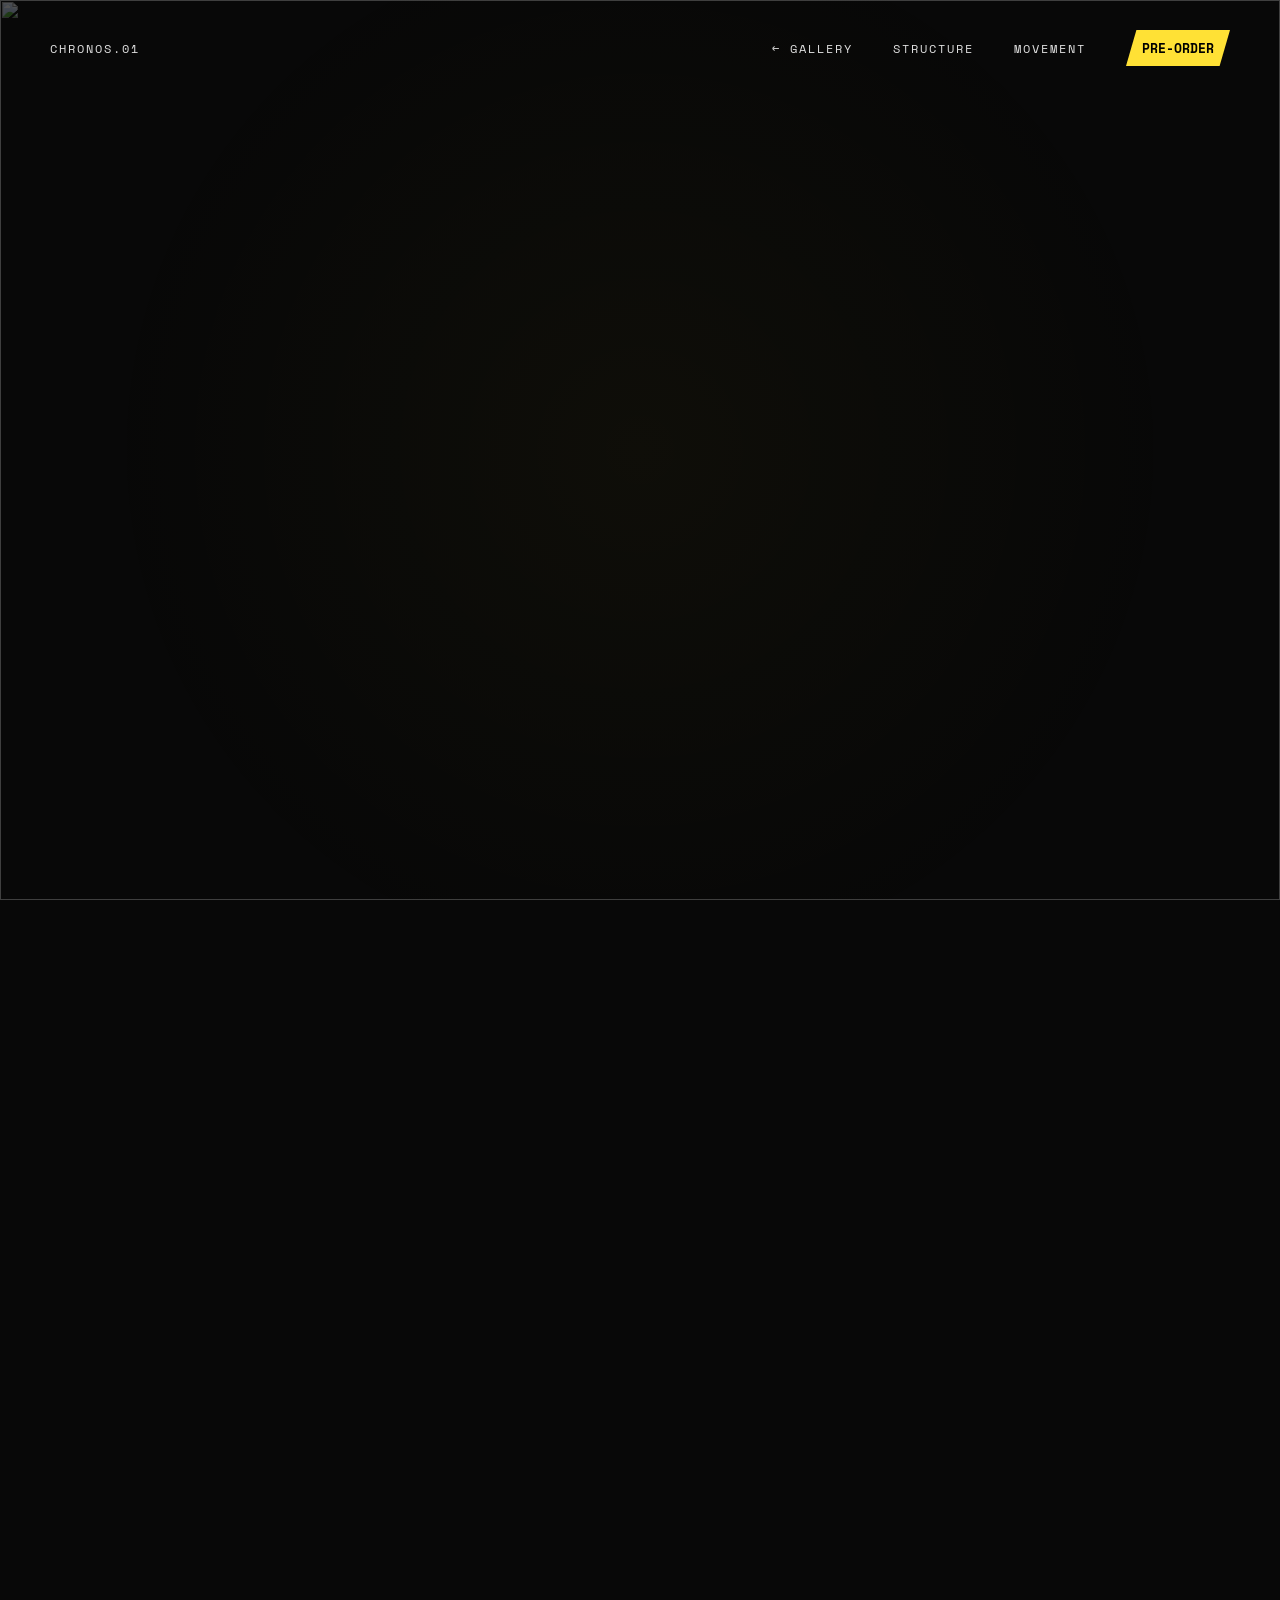
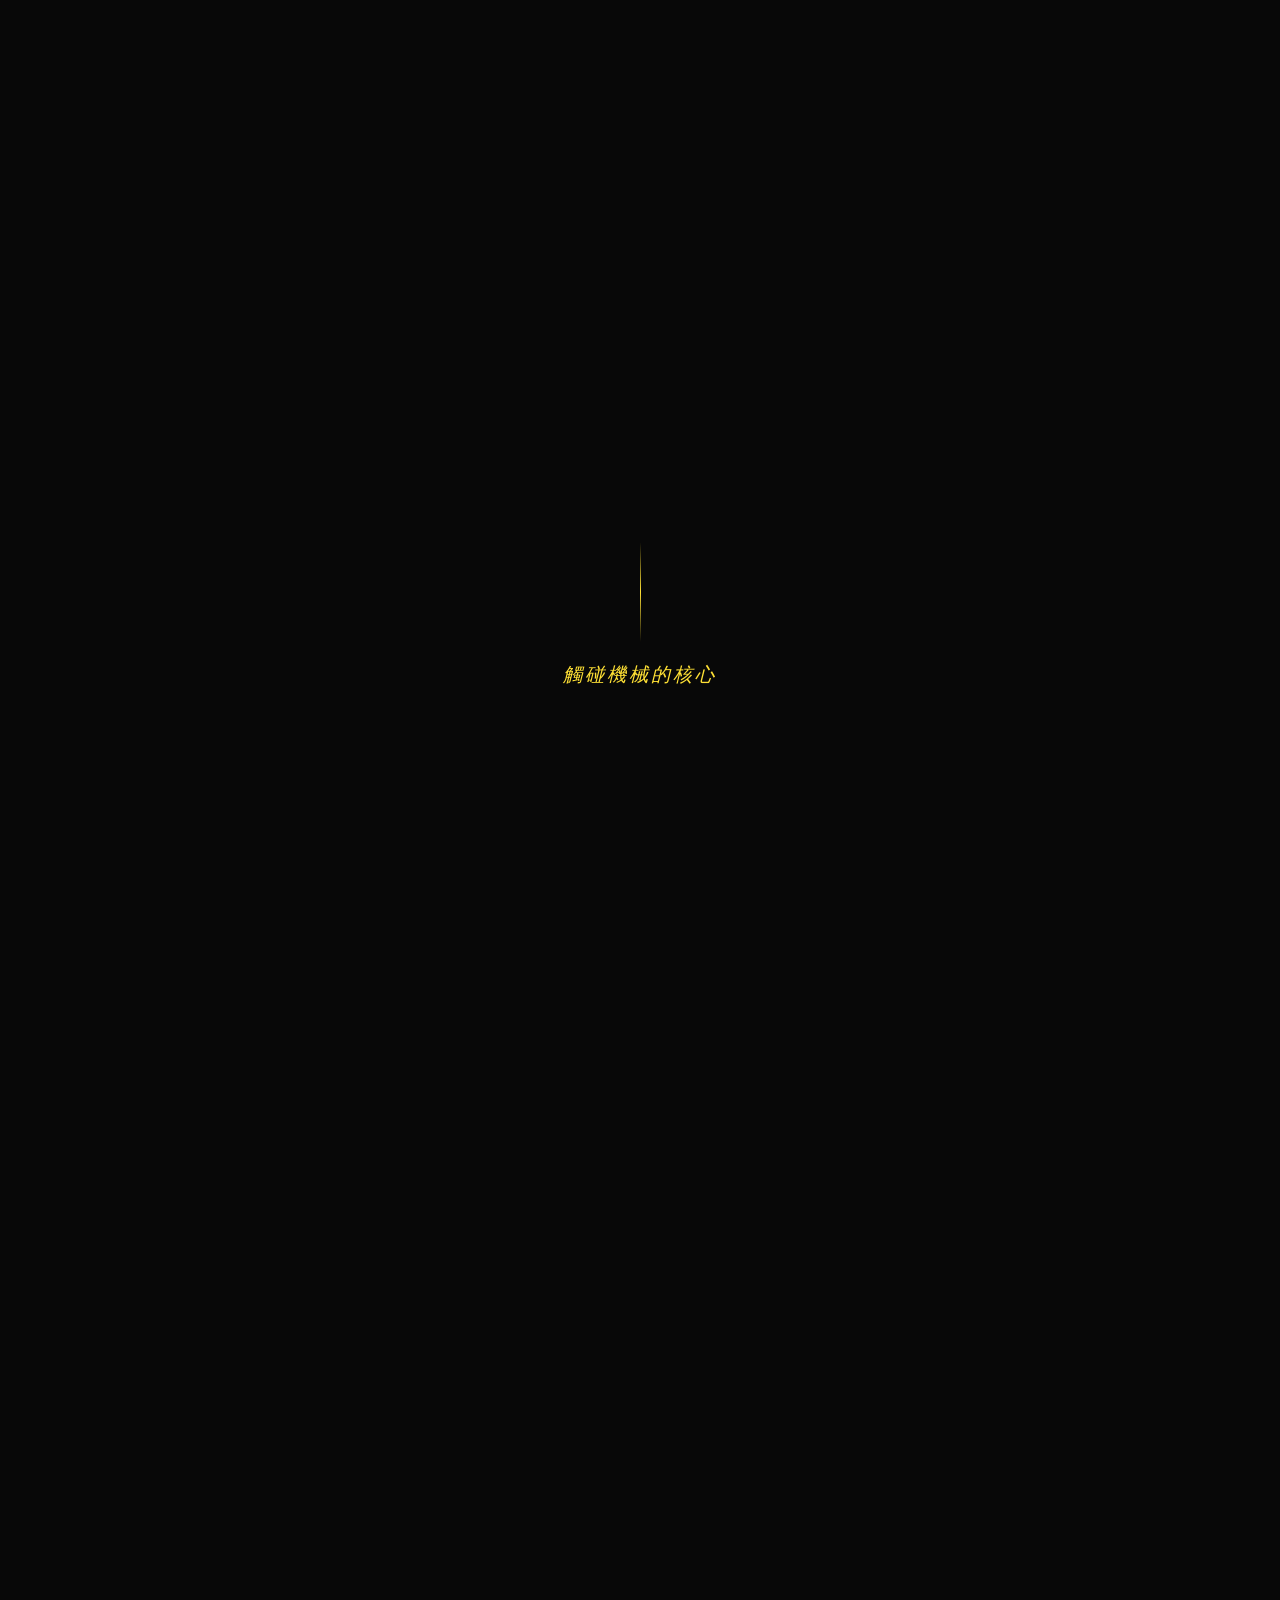
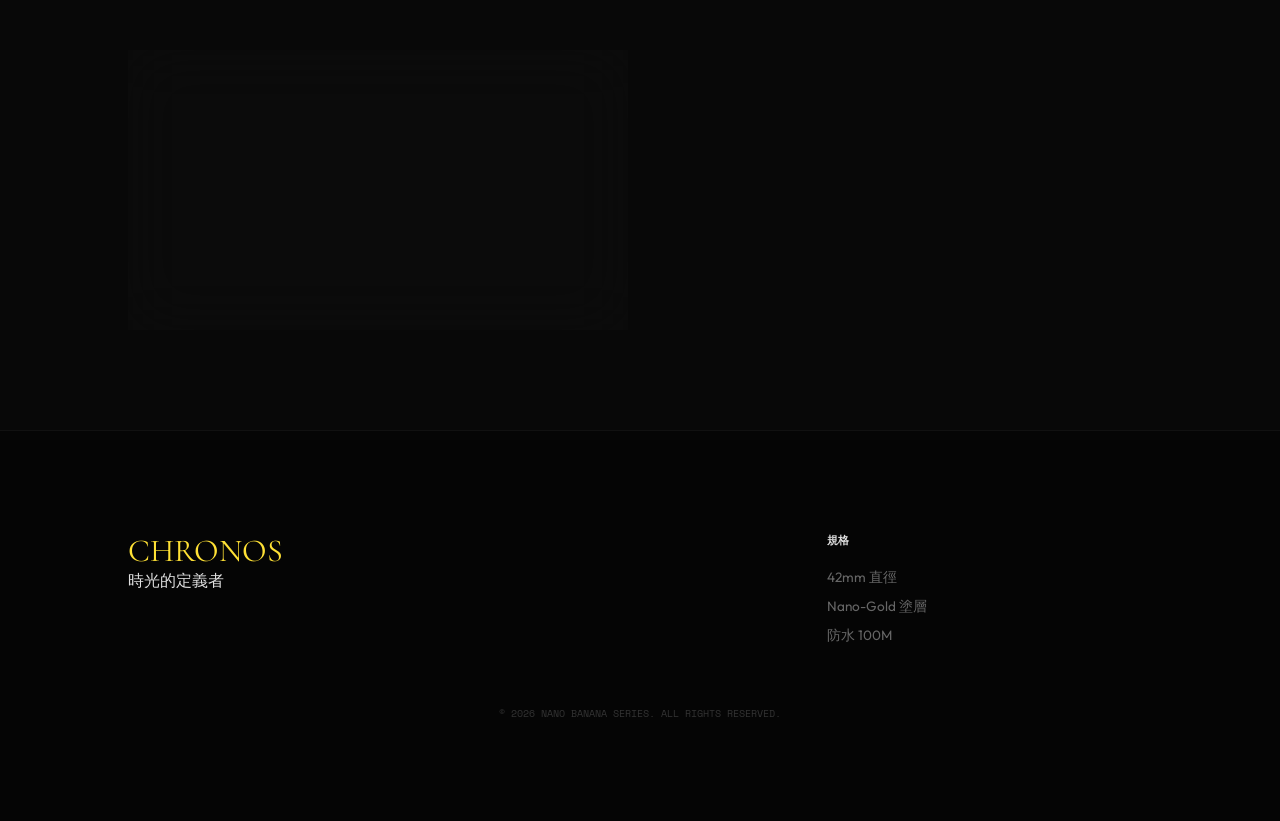
==== MechanicalWatch/watch.html @ e87e75a8 "feat: Add MechanicalWatch (Proposal 1) with Nano Banana style" ====
<!DOCTYPE html>
<html lang="zh-TW">
<head>
    <meta charset="UTF-8">
    <meta name="viewport" content="width=device-width, initial-scale=1.0">
    <title>Mechanical Chronos | Nano Banana 典藏</title>
    <meta name="description" content="探索微觀工藝的極致——陀飛輪腕錶沉浸式展示">
    <link rel="stylesheet" href="watch_style.css">
    <link href="https://fonts.googleapis.com/css2?family=Cormorant+Garamond:ital,wght@0,600;1,600&family=Outfit:wght@200;300;400;600&family=Space+Mono&display=swap" rel="stylesheet">
</head>
<body>
    <div id="loader">
        <div class="nano-loader">
            <div class="loader-circle"></div>
            <div class="loader-text">NANO CHRONOS</div>
            <div class="loader-progress" id="loader-progress"></div>
        </div>
    </div>

    <div class="ambient-glow" id="ambient-glow"></div>

    <nav class="nano-nav">
        <div class="nav-logo">CHRONOS.01</div>
        <div class="nav-links">
            <a href="../index.html">← GALLERY</a>
            <a href="#act1">STRUCTURE</a>
            <a href="#act2">MOVEMENT</a>
            <button class="nav-order">PRE-ORDER</button>
        </div>
    </nav>

    <!-- Act I: Exploded Structure -->
    <section class="act" id="act1">
        <div class="canvas-container">
            <canvas id="watch-canvas"></canvas>
            <!-- Poster Placeholder if no frames -->
            <img src="../nano_banana_watch_hero_1776250744263.png" class="hero-poster" id="hero-poster">
        </div>
        
        <div class="scroll-trigger" style="height: 300vh;">
            <div class="label-layer">
                <div class="nano-label top-left" data-scroll="0.1">
                    <span class="code">NANO-01</span>
                    <h3>904L 精鋼錶殼</h3>
                    <p>經過三千次手工拋光，呈現如鏡面般的深邃質感。</p>
                </div>
                <div class="nano-label mid-right" data-scroll="0.4">
                    <span class="code">NANO-02</span>
                    <h3>蕉金齒輪組</h3>
                    <p>Nano Banana 特製合金，摩擦係數降低 40%，動力儲存達 72 小時。</p>
                </div>
                <div class="nano-label bottom-left" data-scroll="0.7">
                    <span class="code">NANO-03</span>
                    <h3>微米級蝕刻</h3>
                    <p>錶盤上的每一道紋路僅需 5 微米，肉眼難辨的極致精度。</p>
                </div>
            </div>
        </div>
    </section>

    <div class="transition-divider">
        <div class="divider-line"></div>
        <div class="divider-text">觸碰機械的核心</div>
    </div>

    <!-- Act II: The Heartbeat (Tourbillon) -->
    <section class="act" id="act2">
        <div class="video-container" id="video-stage">
            <video id="watch-video" muted loop playsinline poster="../nano_banana_watch_hero_1776250744263.png">
                <source src="./assets/tourbillon_dance.mp4" type="video/mp4">
            </video>
            <div class="glass-overlay">
                <div class="dashboard">
                    <div class="stat">
                        <label>VIBRATION</label>
                        <span class="value">28,800 VPH</span>
                    </div>
                    <div class="stat">
                        <label>PRECISION</label>
                        <span class="value">±1 SEC/DAY</span>
                    </div>
                    <div class="stat">
                        <label>TEMP</label>
                        <span class="value">22.5°C</span>
                    </div>
                </div>
            </div>
        </div>
        <div class="content-overlay">
            <div class="glass-card">
                <span class="category">ACT II — 靈魂</span>
                <h2>陀飛輪：引力的反叛</h2>
                <p>這不是簡單的計時工具，而是在方寸之間對抗萬有引力的壯舉。蕉金色的旋轉架每分鐘旋轉一圈，抵消方位誤差，確保每一秒的純粹。</p>
            </div>
        </div>
    </section>

    <footer class="nano-footer">
        <div class="footer-grid">
            <div class="footer-col">
                <div class="f-logo">CHRONOS</div>
                <p>時光的定義者</p>
            </div>
            <div class="footer-col">
                <h4>規格</h4>
                <ul>
                    <li>42mm 直徑</li>
                    <li>Nano-Gold 塗層</li>
                    <li>防水 100M</li>
                </ul>
            </div>
        </div>
        <div class="copy">© 2026 NANO BANANA SERIES. ALL RIGHTS RESERVED.</div>
    </footer>

    <script src="watch_app.js"></script>
</body>
</html>
---- MechanicalWatch/watch_style.css ----
/* ╔══════════════════════════════════════════════╗
   ║  Mechanical Chronos — Nano Banana CSS       ║
   ║  Design: Victor (VPD) + Xavier (XSS)         ║
   ╚══════════════════════════════════════════════╝ */

:root {
    --nano-banana: #ffe135; /* Warm Banana Yellow/Gold */
    --void-black: #080808;
    --charcoal: #1a1a1a;
    --text-silver: #e0e0e0;
    --glass-white: rgba(255, 255, 255, 0.05);
    --glass-border: rgba(255, 225, 53, 0.15); /* Banana Glow Border */
    --font-display: 'Cormorant Garamond', serif;
    --font-body: 'Outfit', sans-serif;
    --font-mono: 'Space Mono', monospace;
}

* { margin: 0; padding: 0; box-sizing: border-box; }

body {
    background: var(--void-black);
    color: var(--text-silver);
    font-family: var(--font-body);
    overflow-x: hidden;
}

/* --- Loader --- */
#loader {
    position: fixed;
    inset: 0;
    background: var(--void-black);
    z-index: 10000;
    display: flex;
    justify-content: center;
    align-items: center;
    transition: opacity 0.8s ease, visibility 0.8s;
}

#loader.hidden { opacity: 0; visibility: hidden; }

.nano-loader {
    text-align: center;
}

.loader-circle {
    width: 60px;
    height: 60px;
    border: 1px solid var(--glass-border);
    border-top: 2px solid var(--nano-banana);
    border-radius: 50%;
    animation: spin 1s linear infinite;
    margin: 0 auto 20px;
}

@keyframes spin { 100% { transform: rotate(360deg); } }

.loader-text {
    font-family: var(--font-mono);
    letter-spacing: 5px;
    font-size: 0.7rem;
    color: var(--nano-banana);
}

/* --- Ambient --- */
.ambient-glow {
    position: fixed;
    top: 50%; left: 50%;
    width: 100vw; height: 100vh;
    transform: translate(-50%, -50%);
    background: radial-gradient(circle, rgba(255, 225, 53, 0.03) 0%, transparent 70%);
    pointer-events: none;
    z-index: -1;
}

/* --- Navigation --- */
.nano-nav {
    position: fixed;
    top: 0; width: 100%;
    padding: 30px 50px;
    display: flex;
    justify-content: space-between;
    align-items: center;
    z-index: 1000;
    font-family: var(--font-mono);
    font-size: 0.75rem;
    letter-spacing: 2px;
}

.nav-links { display: flex; gap: 40px; align-items: center; }
.nav-links a { color: var(--text-silver); text-decoration: none; transition: color 0.3s; }
.nav-links a:hover { color: var(--nano-banana); }

.nav-order {
    background: var(--nano-banana);
    color: black;
    border: none;
    padding: 8px 16px;
    font-weight: 600;
    font-family: inherit;
    cursor: pointer;
    clip-path: polygon(10% 0, 100% 0, 90% 100%, 0 100%);
}

/* --- Act I: Main Container --- */
.act { position: relative; width: 100%; min-height: 100vh; }

.canvas-container {
    position: sticky;
    top: 0;
    height: 100vh;
    display: flex;
    justify-content: center;
    align-items: center;
    overflow: hidden;
}

canvas {
    max-width: 100%;
    max-height: 100%;
    object-fit: contain;
}

.hero-poster {
    position: absolute;
    width: 100%; height: 100%;
    object-fit: cover;
    opacity: 0.3; /* Subtle background when no frames */
}

/* --- Nano Labels --- */
.label-layer {
    position: absolute;
    top: 0; left: 0;
    width: 100%; height: 100%;
    pointer-events: none;
}

.nano-label {
    position: absolute;
    width: 280px;
    opacity: 0;
    transform: translateY(20px);
    transition: all 0.6s cubic-bezier(0.16, 1, 0.3, 1);
}

.nano-label.active {
    opacity: 1;
    transform: translateY(0);
}

.nano-label .code {
    font-family: var(--font-mono);
    color: var(--nano-banana);
    font-size: 0.65rem;
    border: 1px solid var(--nano-banana);
    padding: 2px 6px;
    margin-bottom: 10px;
    display: inline-block;
}

.nano-label h3 {
    font-family: var(--font-display);
    font-size: 1.5rem;
    margin-bottom: 10px;
    color: white;
}

.nano-label p {
    font-size: 0.85rem;
    color: #888;
    line-height: 1.5;
}

.top-left { top: 20%; left: 10%; }
.mid-right { top: 50%; right: 10%; text-align: right; }
.bottom-left { bottom: 20%; left: 15%; }

/* --- Transition --- */
.transition-divider {
    height: 50vh;
    display: flex;
    flex-direction: column;
    justify-content: center;
    align-items: center;
}

.divider-line {
    width: 1px;
    height: 100px;
    background: linear-gradient(to bottom, transparent, var(--nano-banana), transparent);
}

.divider-text {
    font-family: var(--font-display);
    font-style: italic;
    font-size: 1.2rem;
    margin: 20px 0;
    color: var(--nano-banana);
    letter-spacing: 3px;
}

/* --- Act II: Video & Dashboard --- */
.video-container {
    position: sticky;
    top: 0;
    height: 100vh;
    overflow: hidden;
}

video { width: 100%; height: 100%; object-fit: cover; }

.glass-overlay {
    position: absolute;
    inset: 0;
    display: flex;
    justify-content: flex-end;
    align-items: center;
    padding-right: 10%;
    pointer-events: none;
}

.dashboard {
    background: rgba(10, 10, 10, 0.4);
    backdrop-filter: blur(20px);
    -webkit-backdrop-filter: blur(20px);
    border: 1px solid var(--glass-border);
    padding: 30px;
    border-radius: 2px;
    display: grid;
    gap: 20px;
}

.stat label {
    display: block;
    font-family: var(--font-mono);
    font-size: 0.6rem;
    color: var(--nano-banana);
    margin-bottom: 5px;
}

.stat .value {
    font-size: 1.2rem;
    font-weight: 300;
    color: white;
}

.content-overlay {
    position: relative;
    padding: 0 10% 100px;
}

.glass-card {
    max-width: 500px;
    background: rgba(20, 20, 20, 0.3);
    backdrop-filter: blur(30px);
    border: 1px solid var(--glass-border);
    padding: 50px;
    margin-top: -100px;
}

.category {
    font-family: var(--font-mono);
    color: var(--nano-banana);
    font-size: 0.7rem;
    letter-spacing: 3px;
    display: block;
    margin-bottom: 20px;
}

.glass-card h2 {
    font-family: var(--font-display);
    font-size: 2.5rem;
    margin-bottom: 20px;
    color: white;
}

/* --- Footer --- */
.nano-footer {
    background: #050505;
    padding: 100px 10%;
    border-top: 1px solid #111;
}

.footer-grid { display: grid; grid-template-columns: 2fr 1fr; gap: 50px; }
.f-logo { font-family: var(--font-display); font-size: 2rem; color: var(--nano-banana); }
.footer-col h4 { font-family: var(--font-mono); font-size: 0.7rem; margin-bottom: 20px; }
.footer-col ul { list-style: none; }
.footer-col li { font-size: 0.85rem; color: #666; margin-bottom: 10px; }

.copy { margin-top: 50px; font-size: 0.65rem; color: #333; text-align: center; font-family: var(--font-mono); }

/* --- Responsive --- */
@media (max-width: 768px) {
    .nano-nav { padding: 20px; }
    .nav-links { display: none; }
    .nano-label { width: 80%; left: 10% !important; right: auto !important; }
}
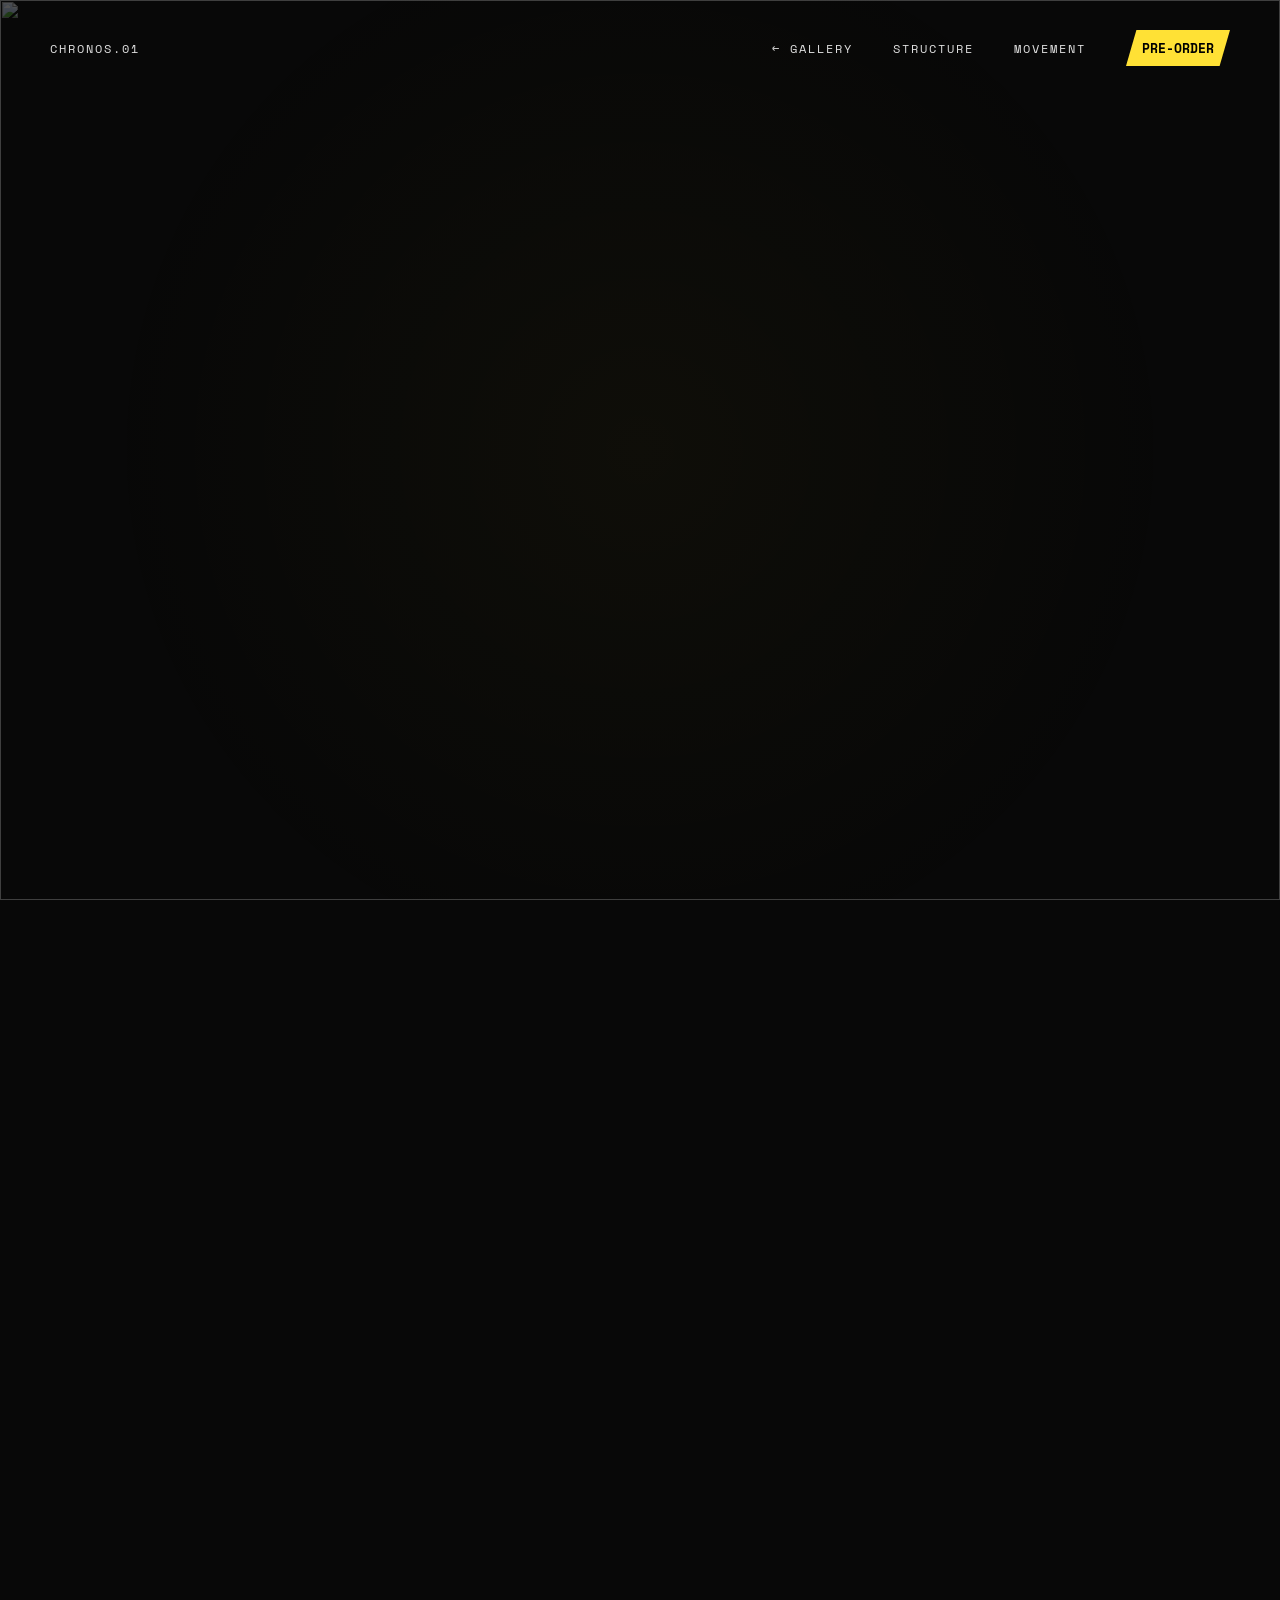
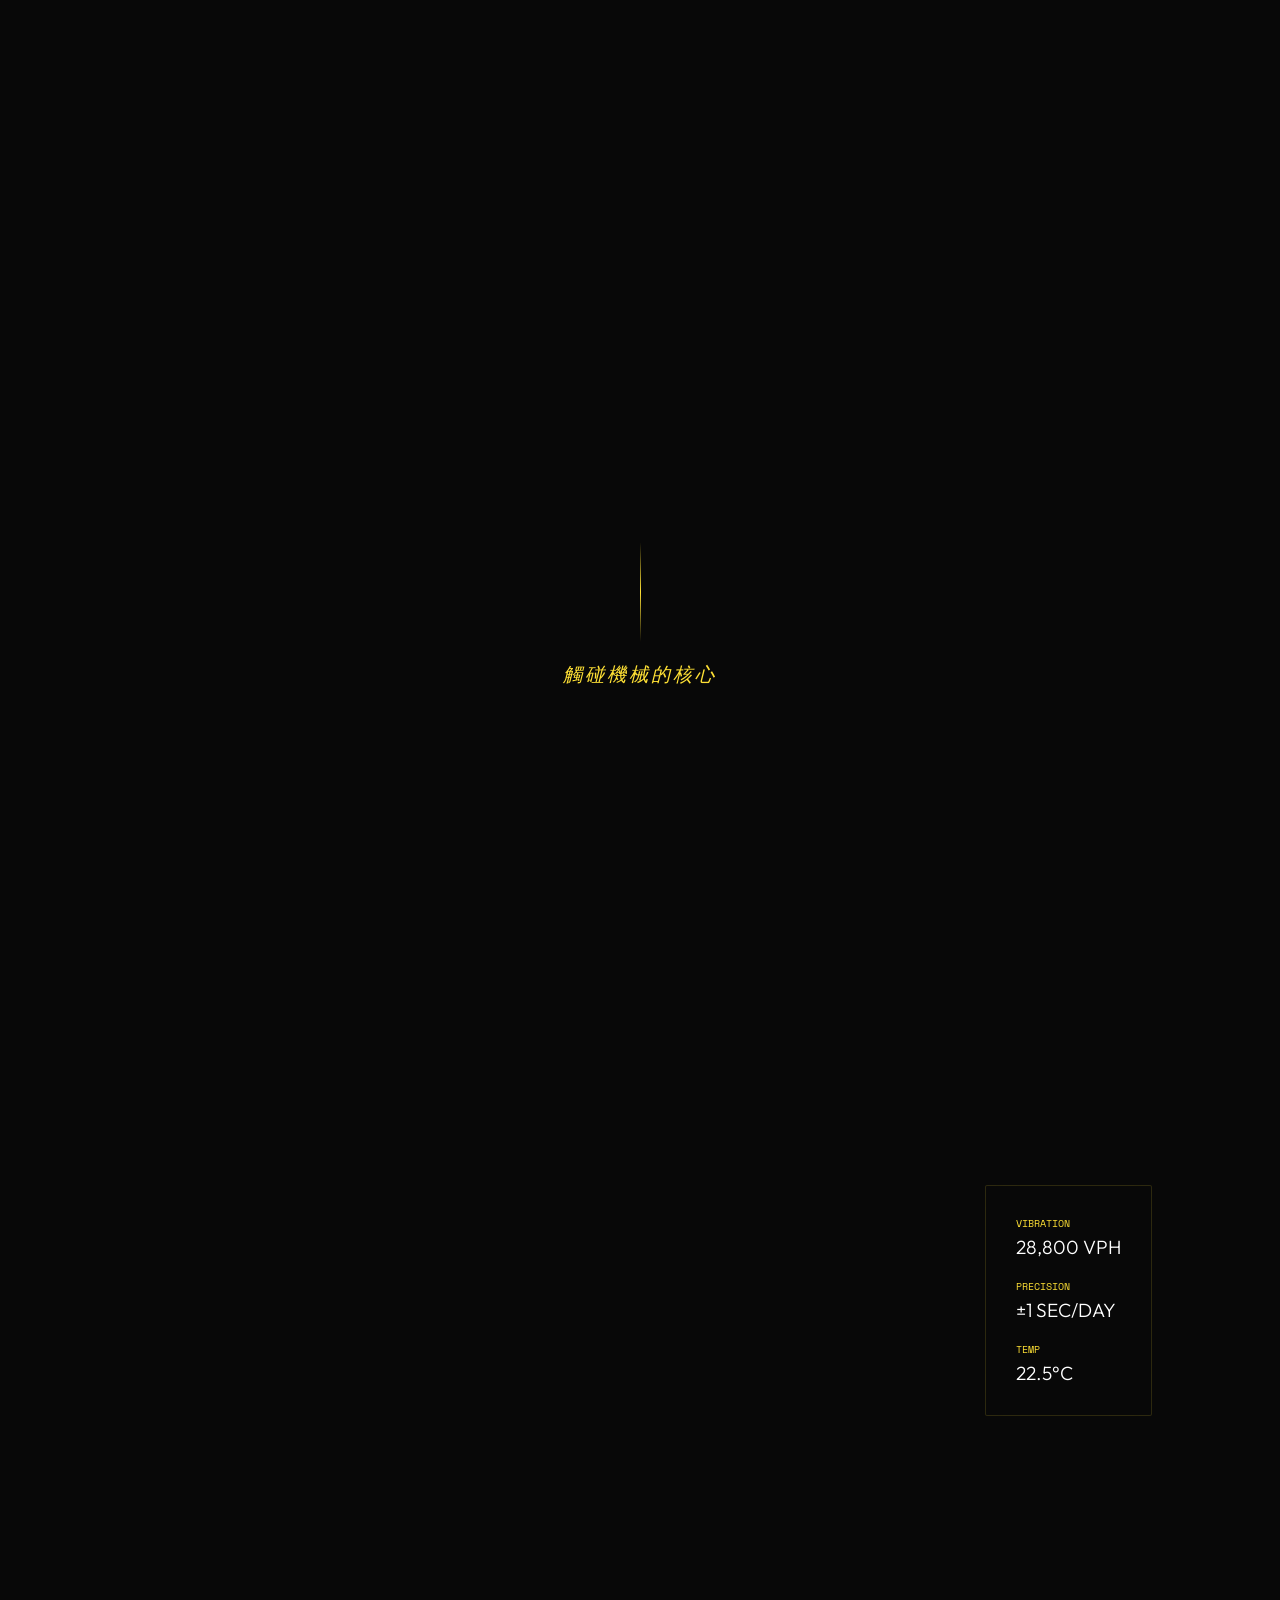
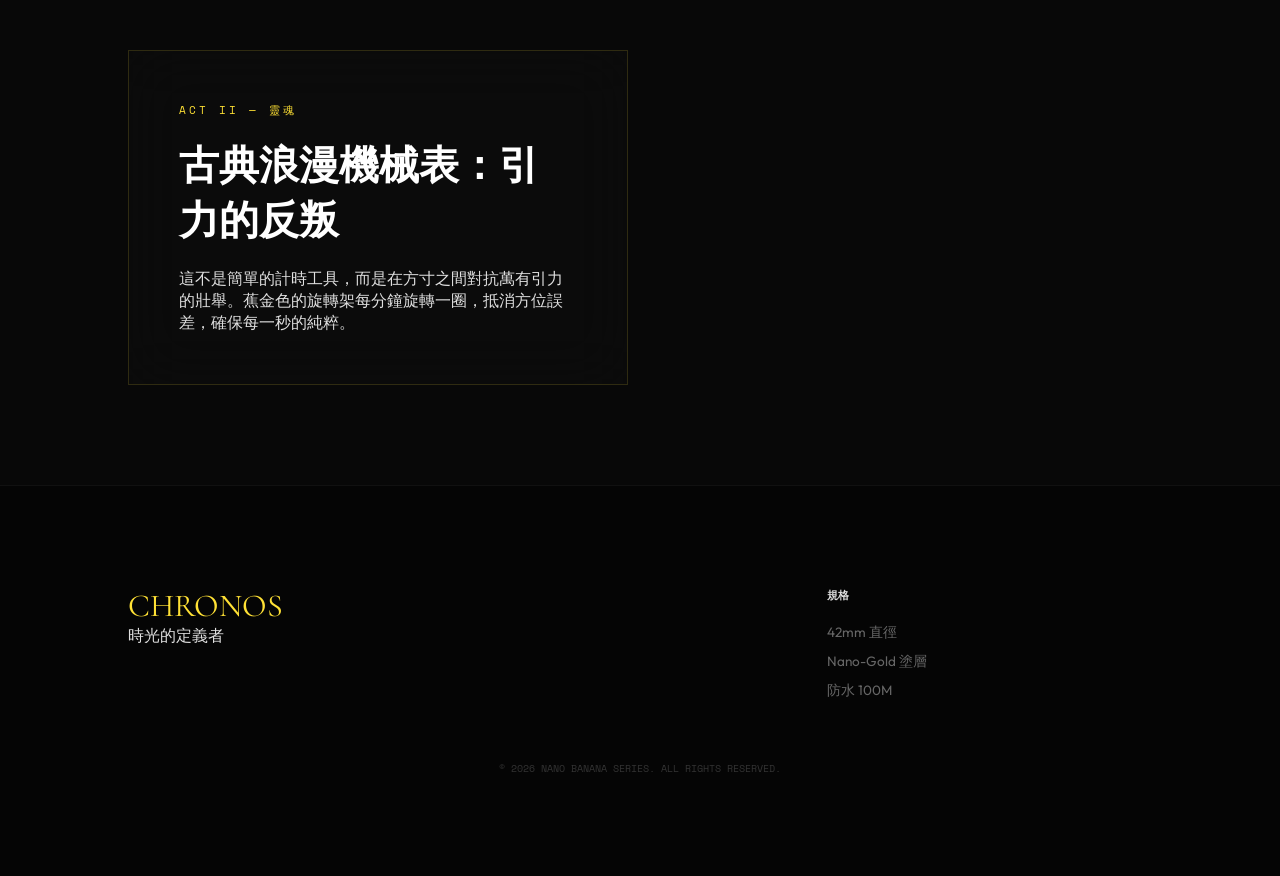
==== commit 0e2b657f: "docs: Rename Tourbillon to Classical Romantic Mechanical Watch for brand safety" ====
--- a/MechanicalWatch/watch.html
+++ b/MechanicalWatch/watch.html
@@ -4,7 +4,7 @@
     <meta charset="UTF-8">
     <meta name="viewport" content="width=device-width, initial-scale=1.0">
     <title>Mechanical Chronos | Nano Banana 典藏</title>
-    <meta name="description" content="探索微觀工藝的極致——陀飛輪腕錶沉浸式展示">
+    <meta name="description" content="探索微觀工藝的極致——古典浪漫機械表沉浸式展示">
     <link rel="stylesheet" href="watch_style.css">
     <link href="https://fonts.googleapis.com/css2?family=Cormorant+Garamond:ital,wght@0,600;1,600&family=Outfit:wght@200;300;400;600&family=Space+Mono&display=swap" rel="stylesheet">
 </head>
@@ -89,7 +89,7 @@
         <div class="content-overlay">
             <div class="glass-card">
                 <span class="category">ACT II — 靈魂</span>
-                <h2>陀飛輪：引力的反叛</h2>
+                <h2>古典浪漫機械表：引力的反叛</h2>
                 <p>這不是簡單的計時工具，而是在方寸之間對抗萬有引力的壯舉。蕉金色的旋轉架每分鐘旋轉一圈，抵消方位誤差，確保每一秒的純粹。</p>
             </div>
         </div>
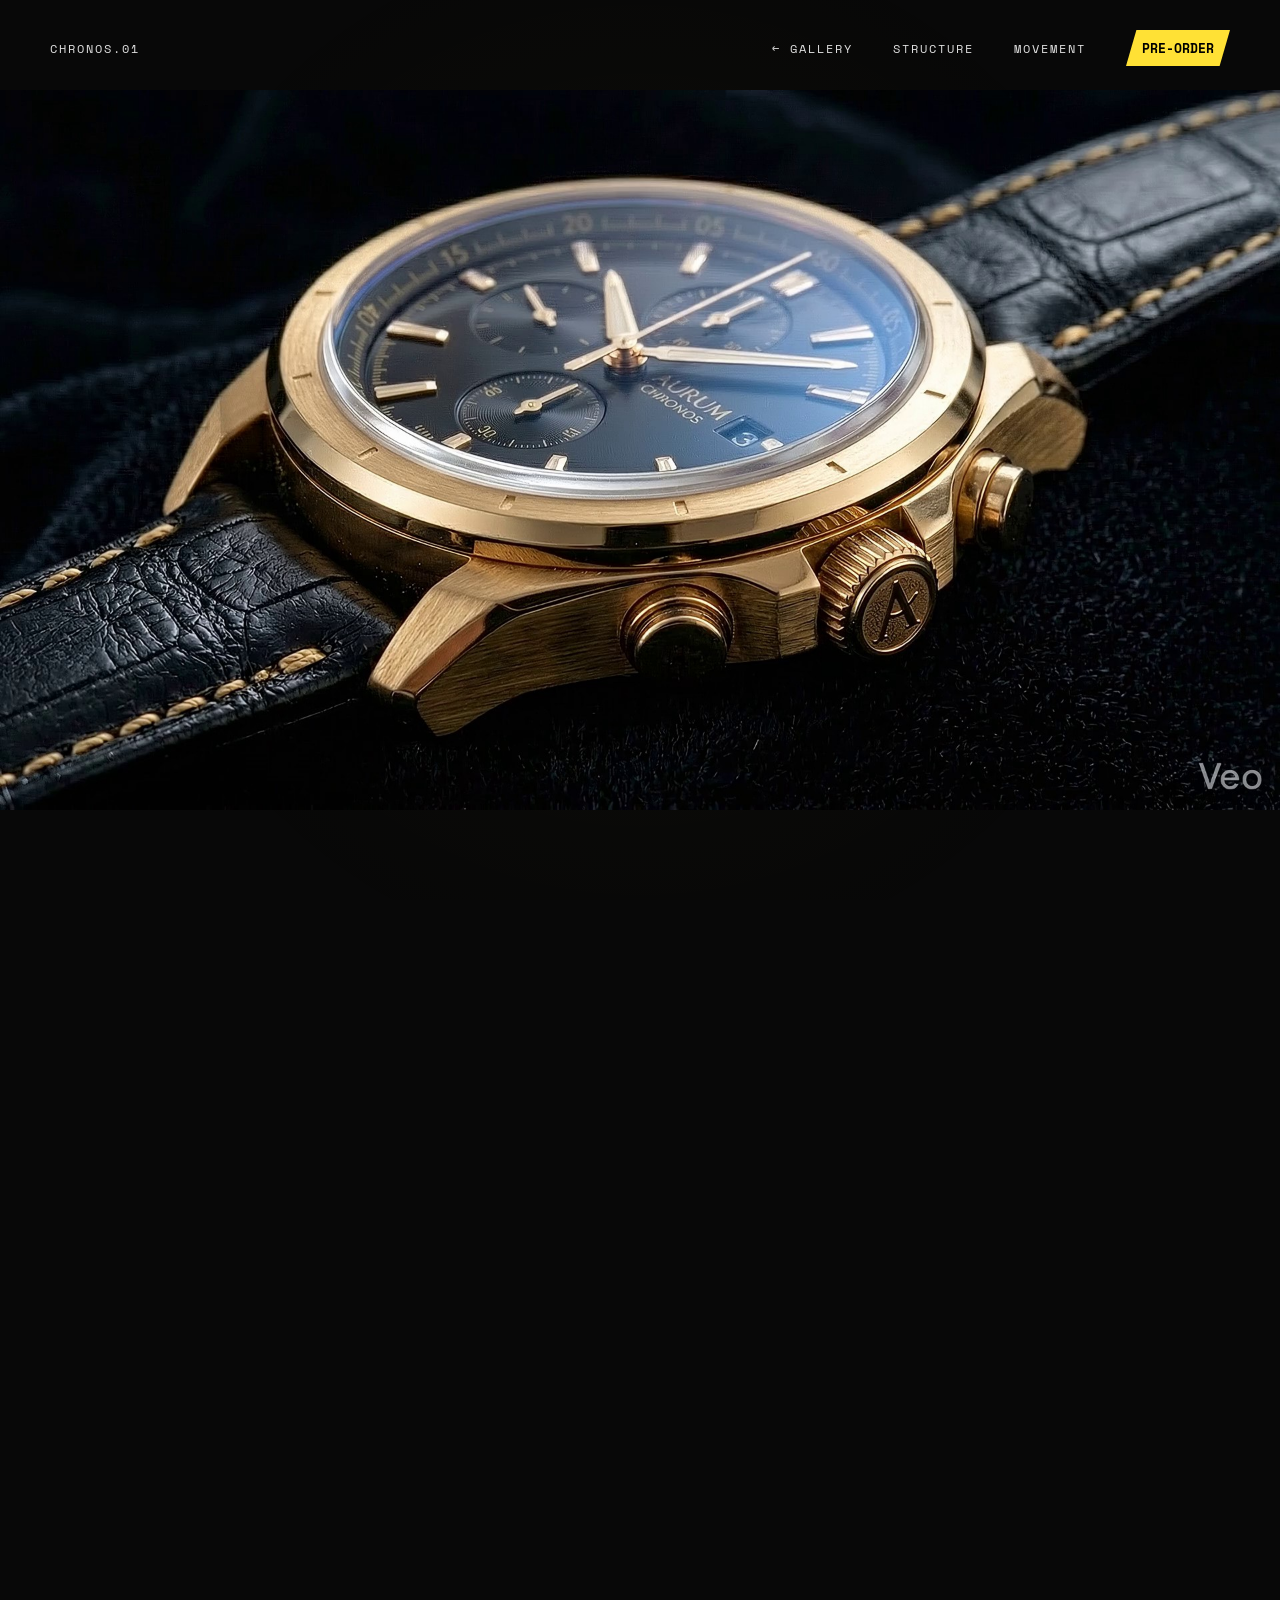
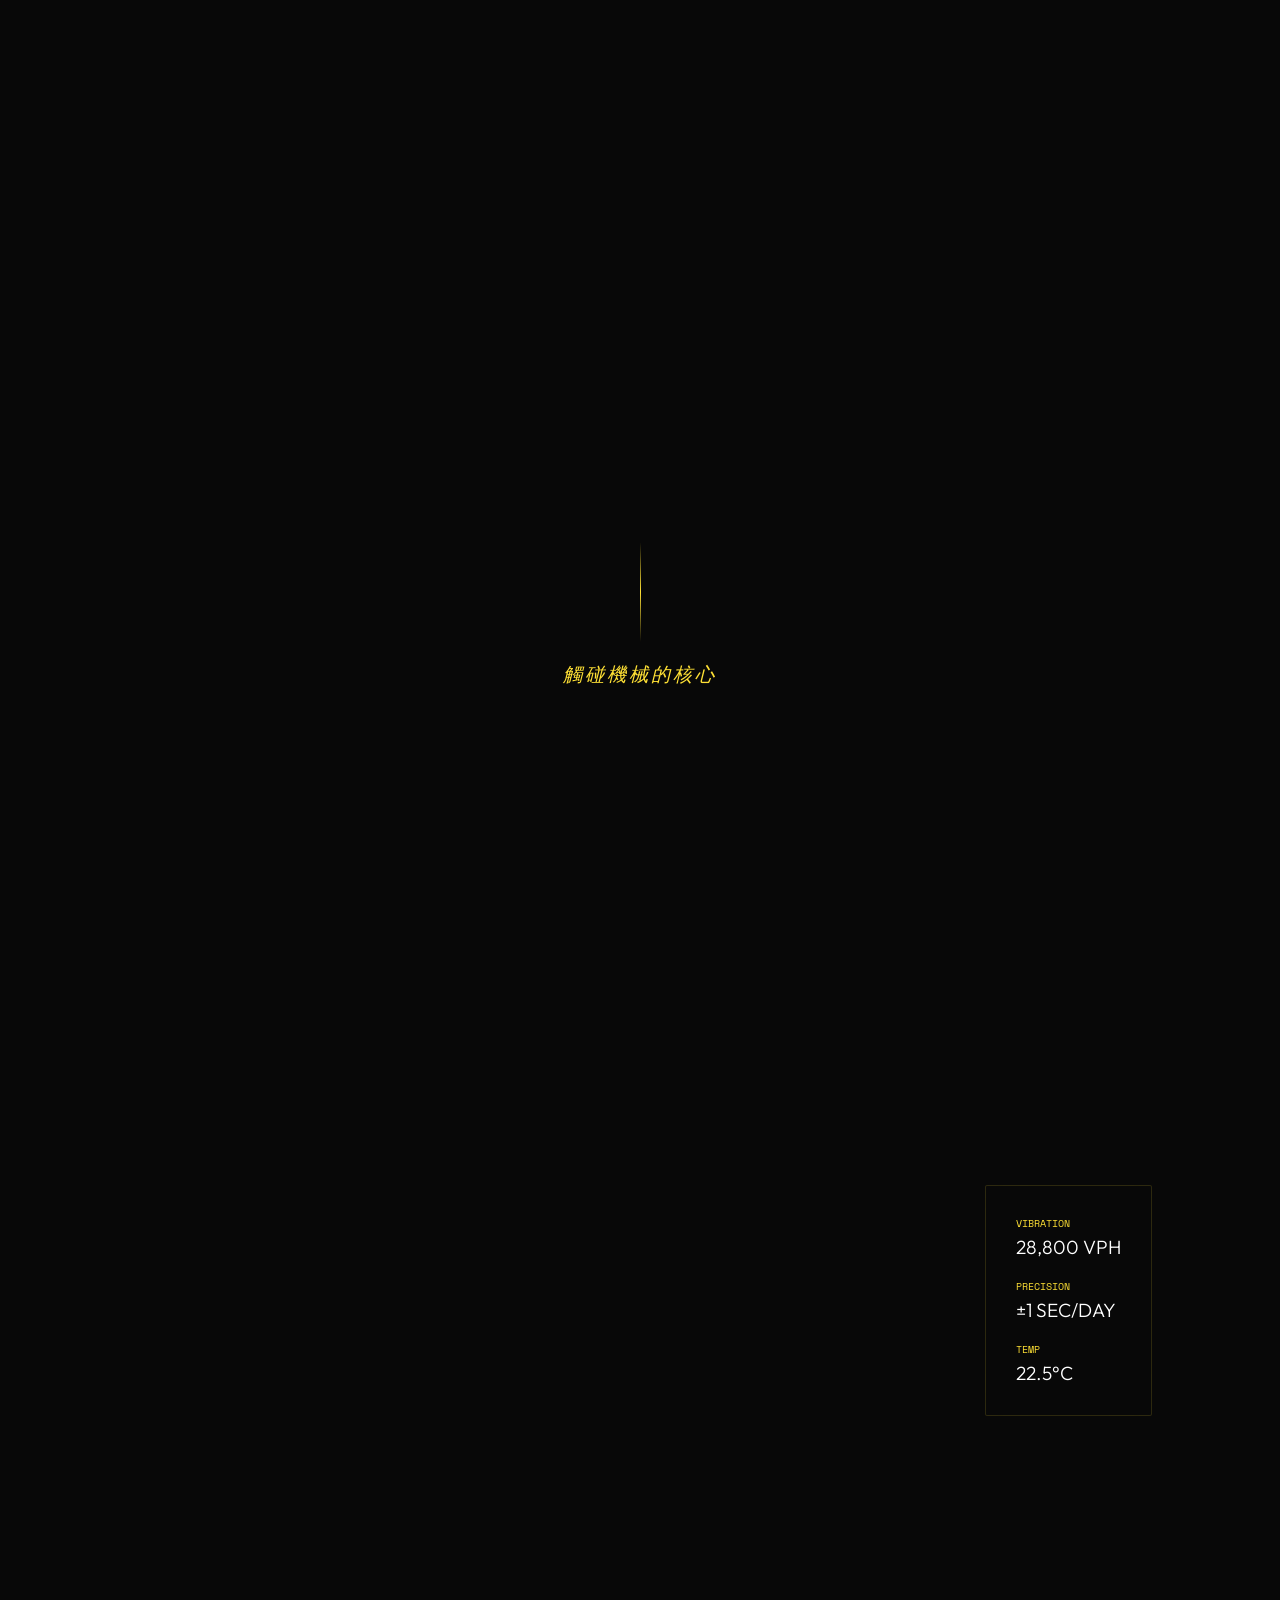
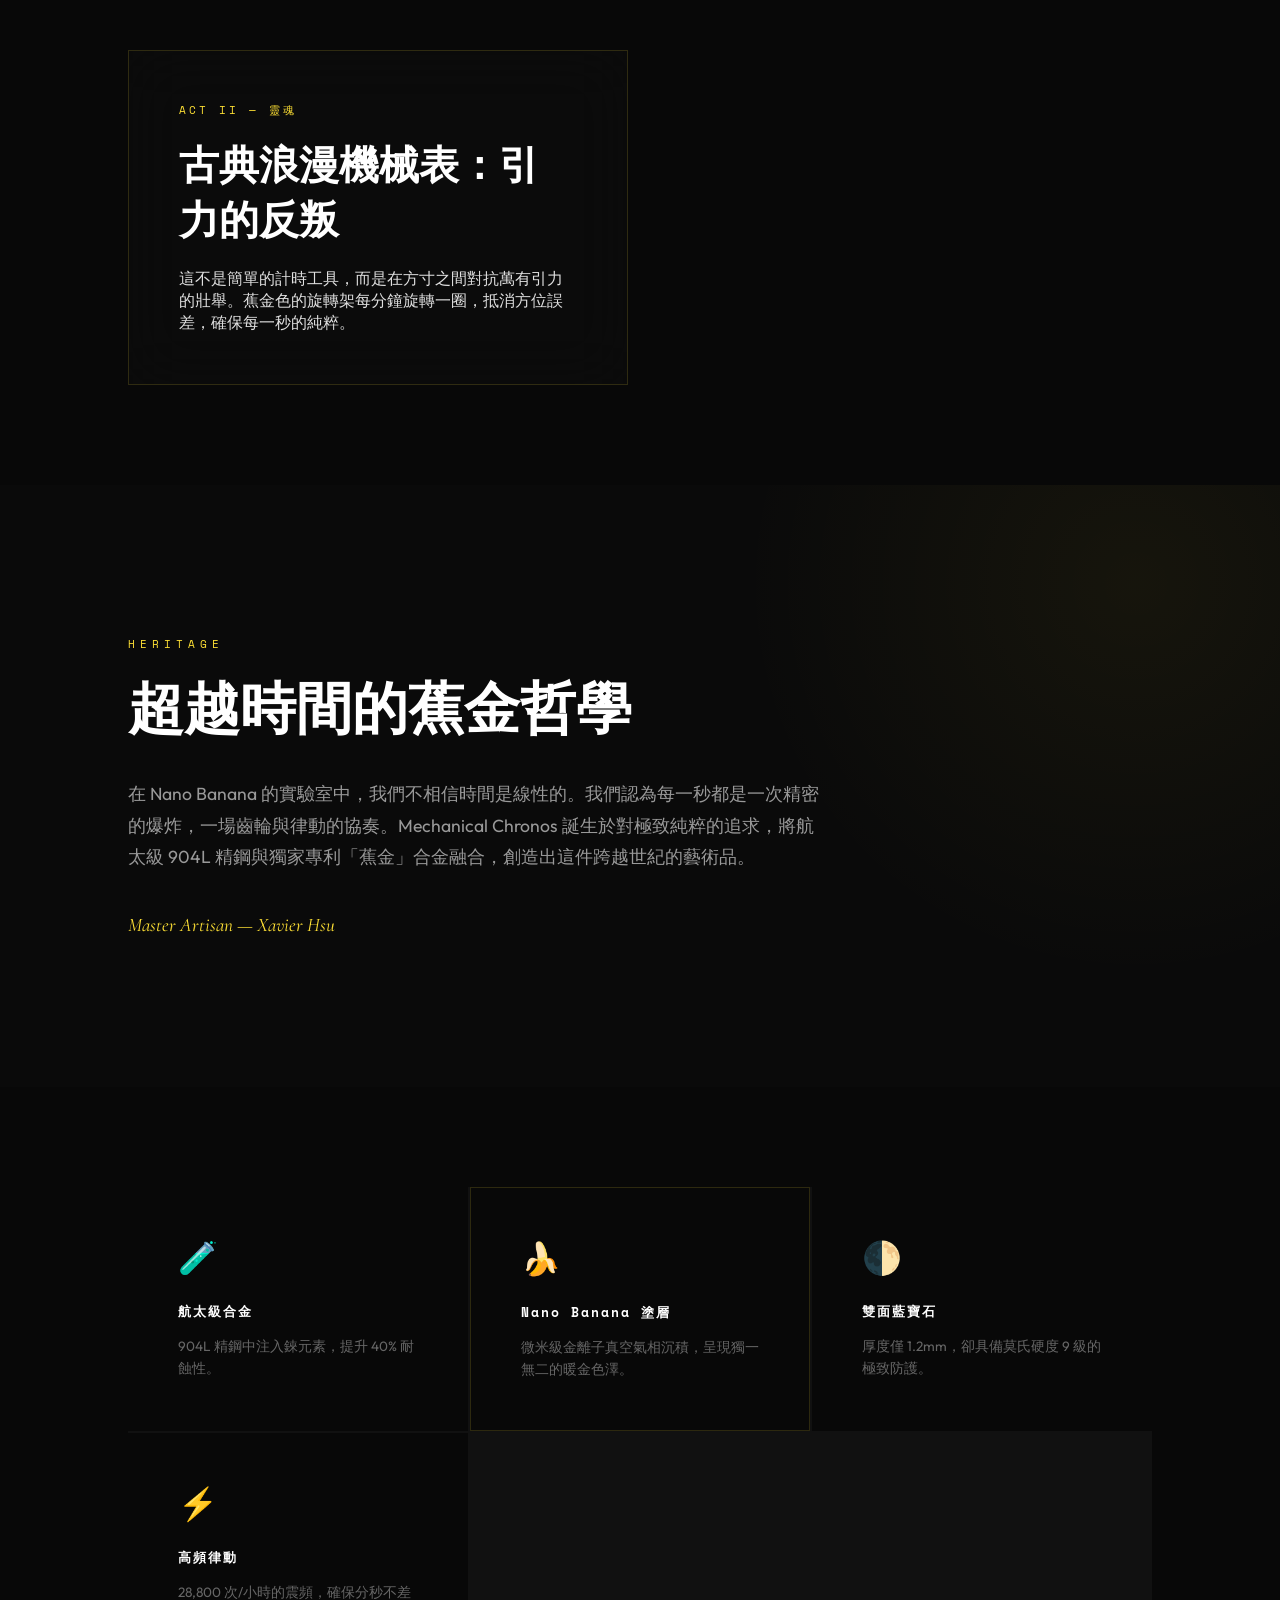
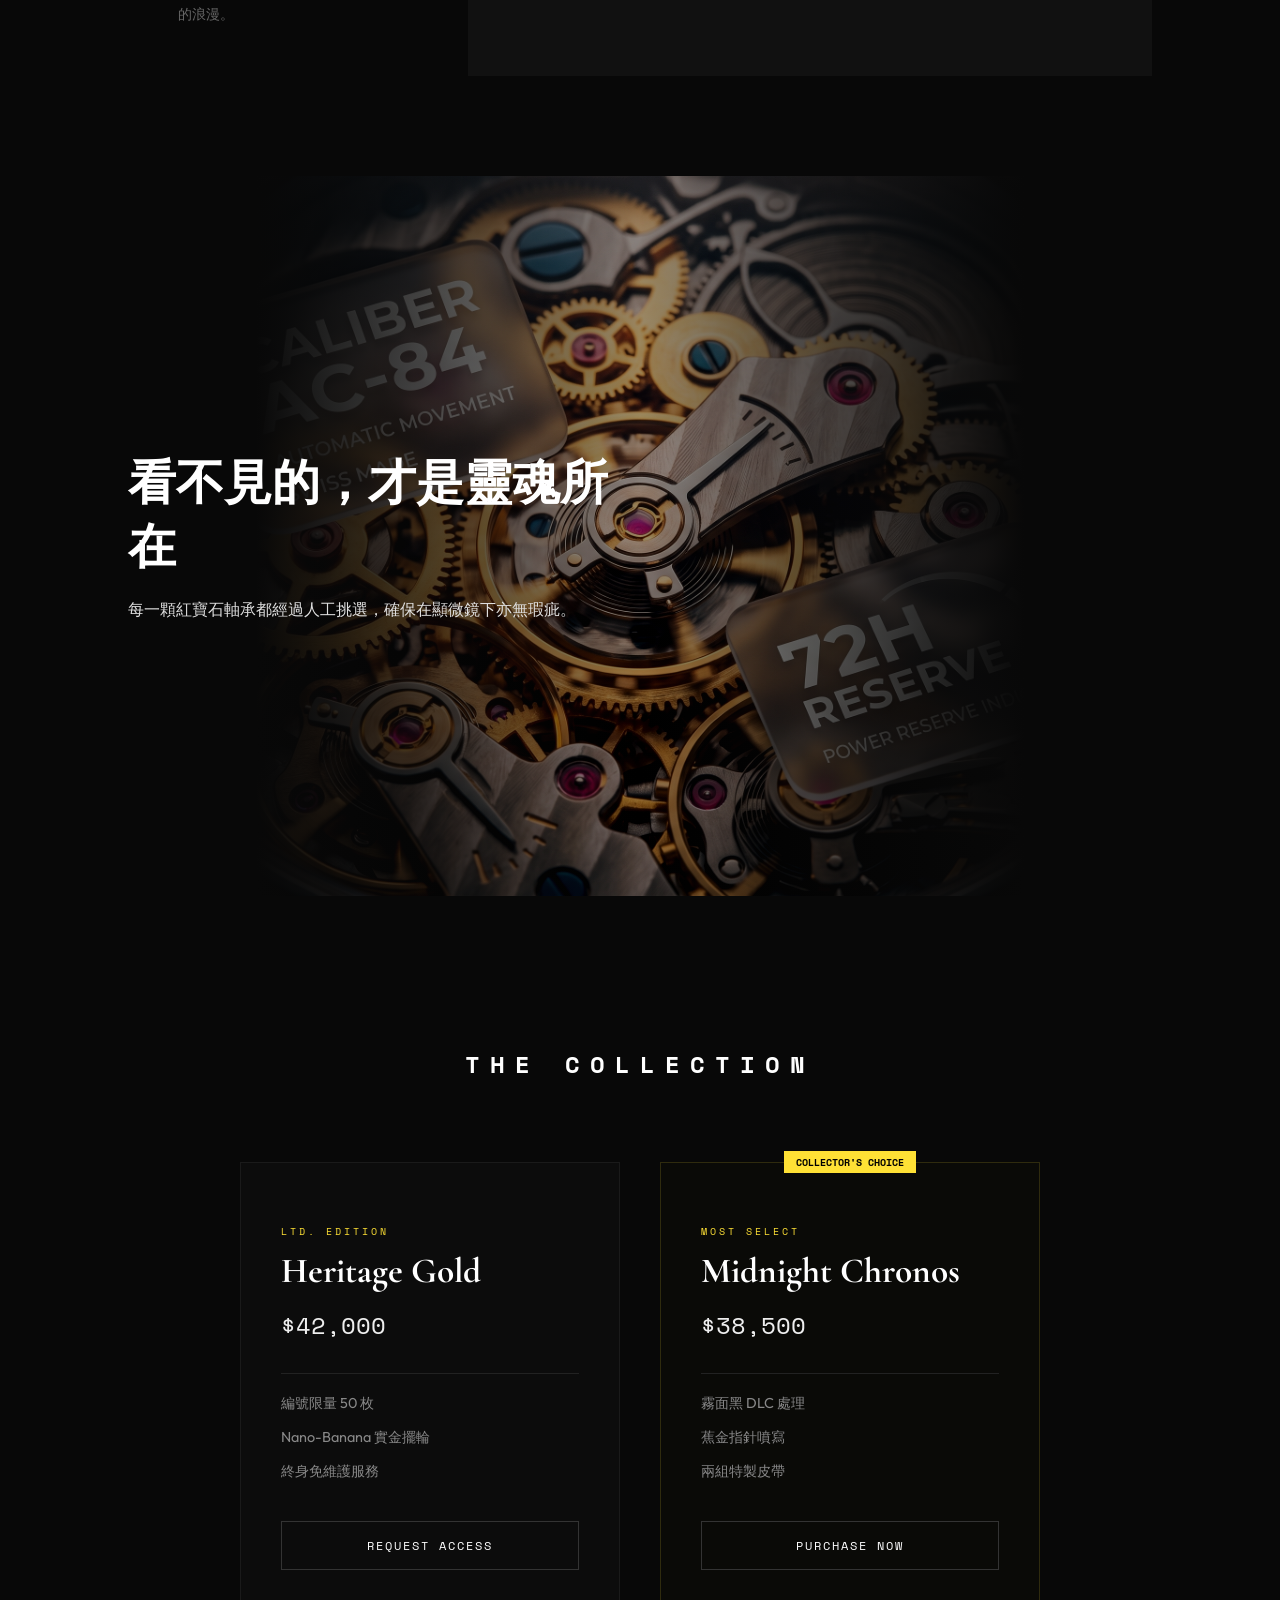
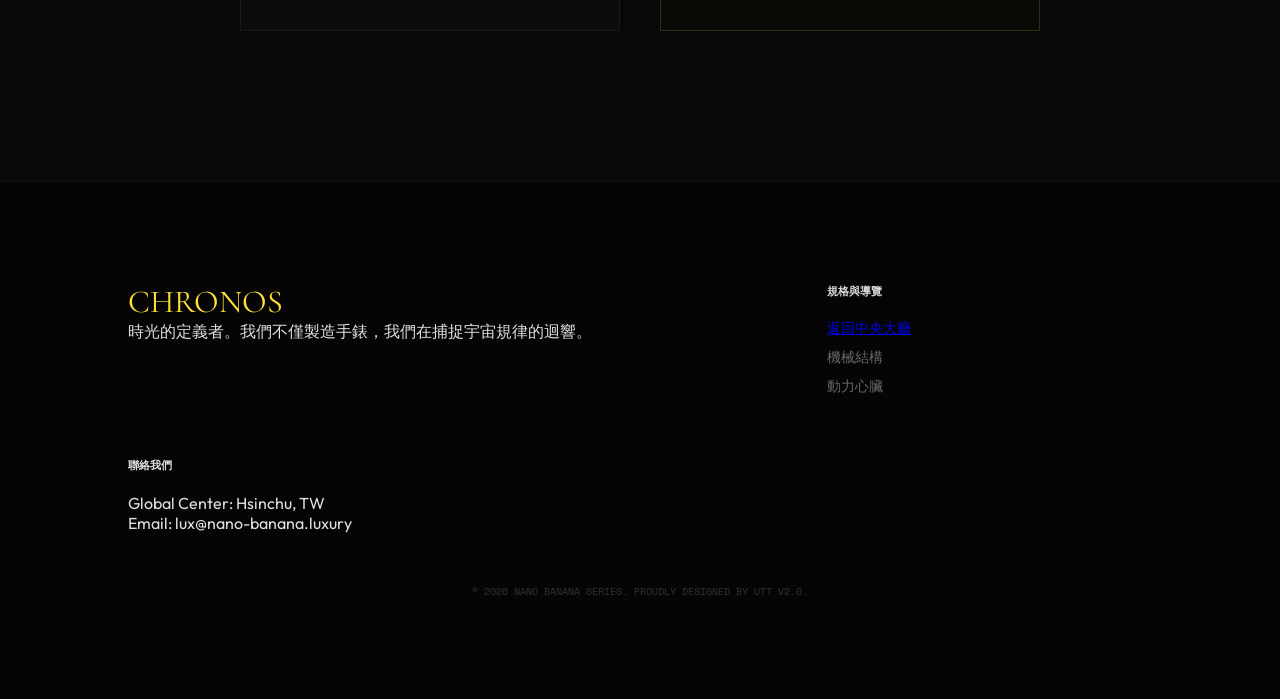
==== commit 31140d89: "feat: Expand MechanicalWatch exhibition with rich sections (Heritage, Specs, Pricing)" ====
--- a/MechanicalWatch/watch.html
+++ b/MechanicalWatch/watch.html
@@ -95,22 +95,105 @@
         </div>
     </section>
 
+    <!-- New Section: Heritage (About Us) -->
+    <section class="info-section" id="heritage">
+        <div class="glow-sphere"></div>
+        <div class="info-content">
+            <span class="nano-tag">HERITAGE</span>
+            <h2>超越時間的蕉金哲學</h2>
+            <p>在 Nano Banana 的實驗室中，我們不相信時間是線性的。我們認為每一秒都是一次精密的爆炸，一場齒輪與律動的協奏。Mechanical Chronos 誕生於對極致純粹的追求，將航太級 904L 精鋼與獨家專利「蕉金」合金融合，創造出這件跨越世紀的藝術品。</p>
+            <div class="signature">Master Artisan — Xavier Hsu</div>
+        </div>
+    </section>
+
+    <!-- New Section: Product Intro (Visual Grid) -->
+    <section class="specs-section" id="specs">
+        <div class="specs-grid">
+            <div class="spec-card">
+                <div class="spec-icon">🧪</div>
+                <h4>航太級合金</h4>
+                <p>904L 精鋼中注入錸元素，提升 40% 耐蝕性。</p>
+            </div>
+            <div class="spec-card highlight">
+                <div class="spec-icon">🍌</div>
+                <h4>Nano Banana 塗層</h4>
+                <p>微米級金離子真空氣相沉積，呈現獨一無二的暖金色澤。</p>
+            </div>
+            <div class="spec-card">
+                <div class="spec-icon">🌓</div>
+                <h4>雙面藍寶石</h4>
+                <p>厚度僅 1.2mm，卻具備莫氏硬度 9 級的極致防護。</p>
+            </div>
+            <div class="spec-card">
+                <div class="spec-icon">⚡</div>
+                <h4>高頻律動</h4>
+                <p>28,800 次/小時的震頻，確保分秒不差的浪漫。</p>
+            </div>
+        </div>
+    </section>
+
+    <!-- New Section: Full-Bleed Macro (Merged with Background) -->
+    <section class="macro-showcase">
+        <div class="macro-bg">
+            <img src="./assets/WatchMacro.png" alt="Watch Macro Detail">
+            <div class="macro-overlay"></div>
+        </div>
+        <div class="macro-text">
+            <h2>看不見的，才是靈魂所在</h2>
+            <p>每一顆紅寶石軸承都經過人工挑選，確保在顯微鏡下亦無瑕疵。</p>
+        </div>
+    </section>
+
+    <!-- New Section: Pricing (The Collection) -->
+    <section class="pricing-section" id="pricing">
+        <h2 class="section-title">THE COLLECTION</h2>
+        <div class="pricing-grid">
+            <div class="price-card">
+                <span class="edition">LTD. EDITION</span>
+                <h3>Heritage Gold</h3>
+                <div class="price">$42,000</div>
+                <ul>
+                    <li>編號限量 50 枚</li>
+                    <li>Nano-Banana 實金擺輪</li>
+                    <li>終身免維護服務</li>
+                </ul>
+                <button class="buy-btn">REQUEST ACCESS</button>
+            </div>
+            <div class="price-card featured">
+                <span class="edition">MOST SELECT</span>
+                <h3>Midnight Chronos</h3>
+                <div class="price">$38,500</div>
+                <ul>
+                    <li>霧面黑 DLC 處理</li>
+                    <li>蕉金指針噴寫</li>
+                    <li>兩組特製皮帶</li>
+                </ul>
+                <button class="buy-btn">PURCHASE NOW</button>
+            </div>
+        </div>
+    </section>
+
     <footer class="nano-footer">
         <div class="footer-grid">
             <div class="footer-col">
                 <div class="f-logo">CHRONOS</div>
-                <p>時光的定義者</p>
+                <p>時光的定義者。我們不僅製造手錶，我們在捕捉宇宙規律的迴響。</p>
             </div>
             <div class="footer-col">
-                <h4>規格</h4>
+                <h4>規格與導覽</h4>
                 <ul>
-                    <li>42mm 直徑</li>
-                    <li>Nano-Gold 塗層</li>
-                    <li>防水 100M</li>
+                    <li><a href="../index.html">返回中央大廳</a></li>
+                    <li><a href="#act1" style="color: #666; text-decoration: none;">機械結構</a></li>
+                    <li><a href="#act2" style="color: #666; text-decoration: none;">動力心臟</a></li>
                 </ul>
             </div>
-        </div>
-        <div class="copy">© 2026 NANO BANANA SERIES. ALL RIGHTS RESERVED.</div>
+            <div class="footer-col">
+                <h4>聯絡我們</h4>
+                <p>Global Center: Hsinchu, TW</p>
+                <p>Email: lux@nano-banana.luxury</p>
+            </div>
+        </div>
+        <div class="copy">© 2026 NANO BANANA SERIES. PROUDLY DESIGNED BY UTT V2.0.</div>
     </footer>
 
     <script src="watch_app.js"></script>
--- a/MechanicalWatch/watch_style.css
+++ b/MechanicalWatch/watch_style.css
@@ -289,9 +289,259 @@
 
 .copy { margin-top: 50px; font-size: 0.65rem; color: #333; text-align: center; font-family: var(--font-mono); }
 
+/* --- New Sections Styling --- */
+
+.info-section {
+    padding: 150px 10%;
+    position: relative;
+    overflow: hidden;
+    background: #0a0a0a;
+}
+
+.glow-sphere {
+    position: absolute;
+    top: -50%; right: -20%;
+    width: 800px; height: 800px;
+    background: radial-gradient(circle, rgba(255, 225, 53, 0.05) 0%, transparent 70%);
+    pointer-events: none;
+}
+
+.nano-tag {
+    font-family: var(--font-mono);
+    color: var(--nano-banana);
+    font-size: 0.7rem;
+    letter-spacing: 5px;
+    margin-bottom: 20px;
+    display: block;
+}
+
+.info-content h2 {
+    font-family: var(--font-display);
+    font-size: 3.5rem;
+    margin-bottom: 30px;
+    color: white;
+    max-width: 600px;
+}
+
+.info-content p {
+    font-size: 1.1rem;
+    color: #999;
+    line-height: 1.8;
+    max-width: 700px;
+}
+
+.signature {
+    margin-top: 40px;
+    font-family: var(--font-display);
+    font-style: italic;
+    color: var(--nano-banana);
+    font-size: 1.2rem;
+}
+
+/* Specs Grid */
+.specs-section {
+    padding: 100px 10%;
+    background: #080808;
+}
+
+.specs-grid {
+    display: grid;
+    grid-template-columns: repeat(auto-fit, minmax(280px, 1fr));
+    gap: 2px;
+    background: #111; /* Grid lines */
+}
+
+.spec-card {
+    background: var(--void-black);
+    padding: 50px;
+    transition: background 0.4s;
+}
+
+.spec-card:hover {
+    background: #0c0c0c;
+}
+
+.spec-card.highlight {
+    border: 1px solid var(--glass-border);
+    position: relative;
+}
+
+.spec-icon {
+    font-size: 2rem;
+    margin-bottom: 25px;
+}
+
+.spec-card h4 {
+    font-family: var(--font-mono);
+    font-size: 0.8rem;
+    color: white;
+    margin-bottom: 15px;
+    letter-spacing: 2px;
+}
+
+.spec-card p {
+    font-size: 0.85rem;
+    color: #666;
+    line-height: 1.6;
+}
+
+/* Macro Showcase */
+.macro-showcase {
+    height: 80vh;
+    position: relative;
+    display: flex;
+    align-items: center;
+    padding: 0 10%;
+    overflow: hidden;
+}
+
+.macro-bg {
+    position: absolute;
+    inset: 0;
+    z-index: 0;
+}
+
+.macro-bg img {
+    width: 100%; height: 100%;
+    object-fit: cover;
+    filter: brightness(0.6) contrast(1.1);
+}
+
+.macro-overlay {
+    position: absolute;
+    inset: 0;
+    background: linear-gradient(to right, var(--void-black) 20%, transparent, var(--void-black) 80%);
+}
+
+.macro-text {
+    position: relative;
+    z-index: 1;
+    max-width: 500px;
+}
+
+.macro-text h2 {
+    font-family: var(--font-display);
+    font-size: 3rem;
+    margin-bottom: 20px;
+    color: white;
+}
+
+/* Pricing */
+.pricing-section {
+    padding: 150px 10%;
+    text-align: center;
+}
+
+.section-title {
+    font-family: var(--font-mono);
+    color: white;
+    font-size: 1.5rem;
+    letter-spacing: 10px;
+    margin-bottom: 80px;
+}
+
+.pricing-grid {
+    display: flex;
+    justify-content: center;
+    gap: 40px;
+    flex-wrap: wrap;
+}
+
+.price-card {
+    background: rgba(255, 255, 255, 0.02);
+    border: 1px solid #1a1a1a;
+    padding: 60px 40px;
+    width: 380px;
+    transition: transform 0.4s, border-color 0.4s;
+    text-align: left;
+}
+
+.price-card:hover {
+    transform: translateY(-10px);
+    border-color: var(--nano-banana);
+}
+
+.edition {
+    font-family: var(--font-mono);
+    font-size: 0.65rem;
+    color: var(--nano-banana);
+    letter-spacing: 3px;
+    display: block;
+    margin-bottom: 10px;
+}
+
+.price-card h3 {
+    font-family: var(--font-display);
+    font-size: 2.2rem;
+    margin-bottom: 15px;
+    color: white;
+}
+
+.price {
+    font-family: var(--font-mono);
+    font-size: 1.5rem;
+    margin-bottom: 30px;
+    color: #eee;
+}
+
+.price-card ul {
+    list-style: none;
+    margin-bottom: 40px;
+    border-top: 1px solid #222;
+    padding-top: 20px;
+}
+
+.price-card li {
+    font-size: 0.9rem;
+    color: #888;
+    margin-bottom: 15px;
+}
+
+.buy-btn {
+    width: 100%;
+    padding: 15px;
+    background: transparent;
+    border: 1px solid #333;
+    color: white;
+    font-family: var(--font-mono);
+    font-size: 0.75rem;
+    letter-spacing: 2px;
+    cursor: pointer;
+    transition: all 0.3s;
+}
+
+.price-card:hover .buy-btn {
+    background: white;
+    color: black;
+    border-color: white;
+}
+
+.price-card.featured {
+    border-color: var(--glass-border);
+    position: relative;
+    background: rgba(255, 225, 53, 0.01);
+}
+
+.price-card.featured::after {
+    content: "COLLECTOR'S CHOICE";
+    position: absolute;
+    top: -12px; left: 50%;
+    transform: translateX(-50%);
+    background: var(--nano-banana);
+    color: black;
+    font-family: var(--font-mono);
+    font-size: 0.6rem;
+    padding: 4px 12px;
+    font-weight: 700;
+}
+
 /* --- Responsive --- */
 @media (max-width: 768px) {
     .nano-nav { padding: 20px; }
     .nav-links { display: none; }
     .nano-label { width: 80%; left: 10% !important; right: auto !important; }
-}
+    .info-section { padding: 80px 5%; }
+    .info-content h2 { font-size: 2.5rem; }
+    .macro-showcase { height: auto; padding: 100px 5%; }
+}
+
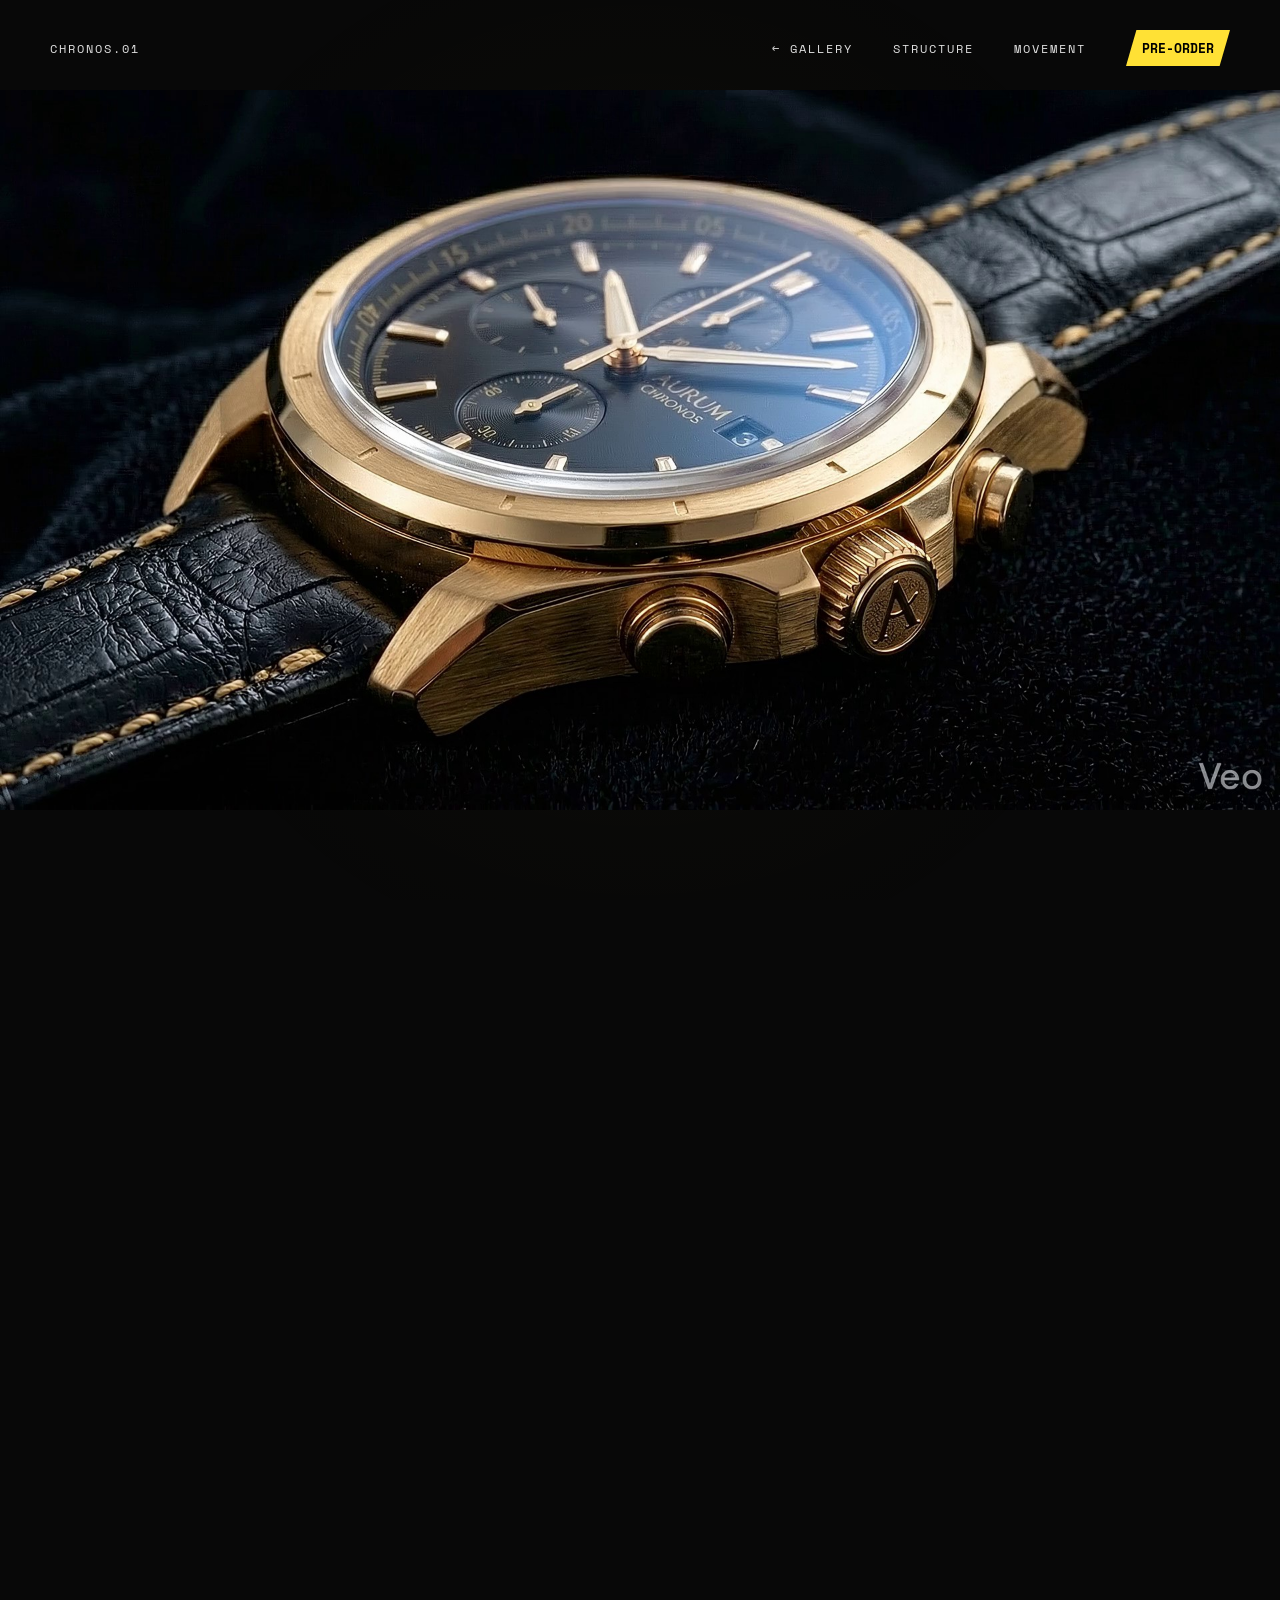
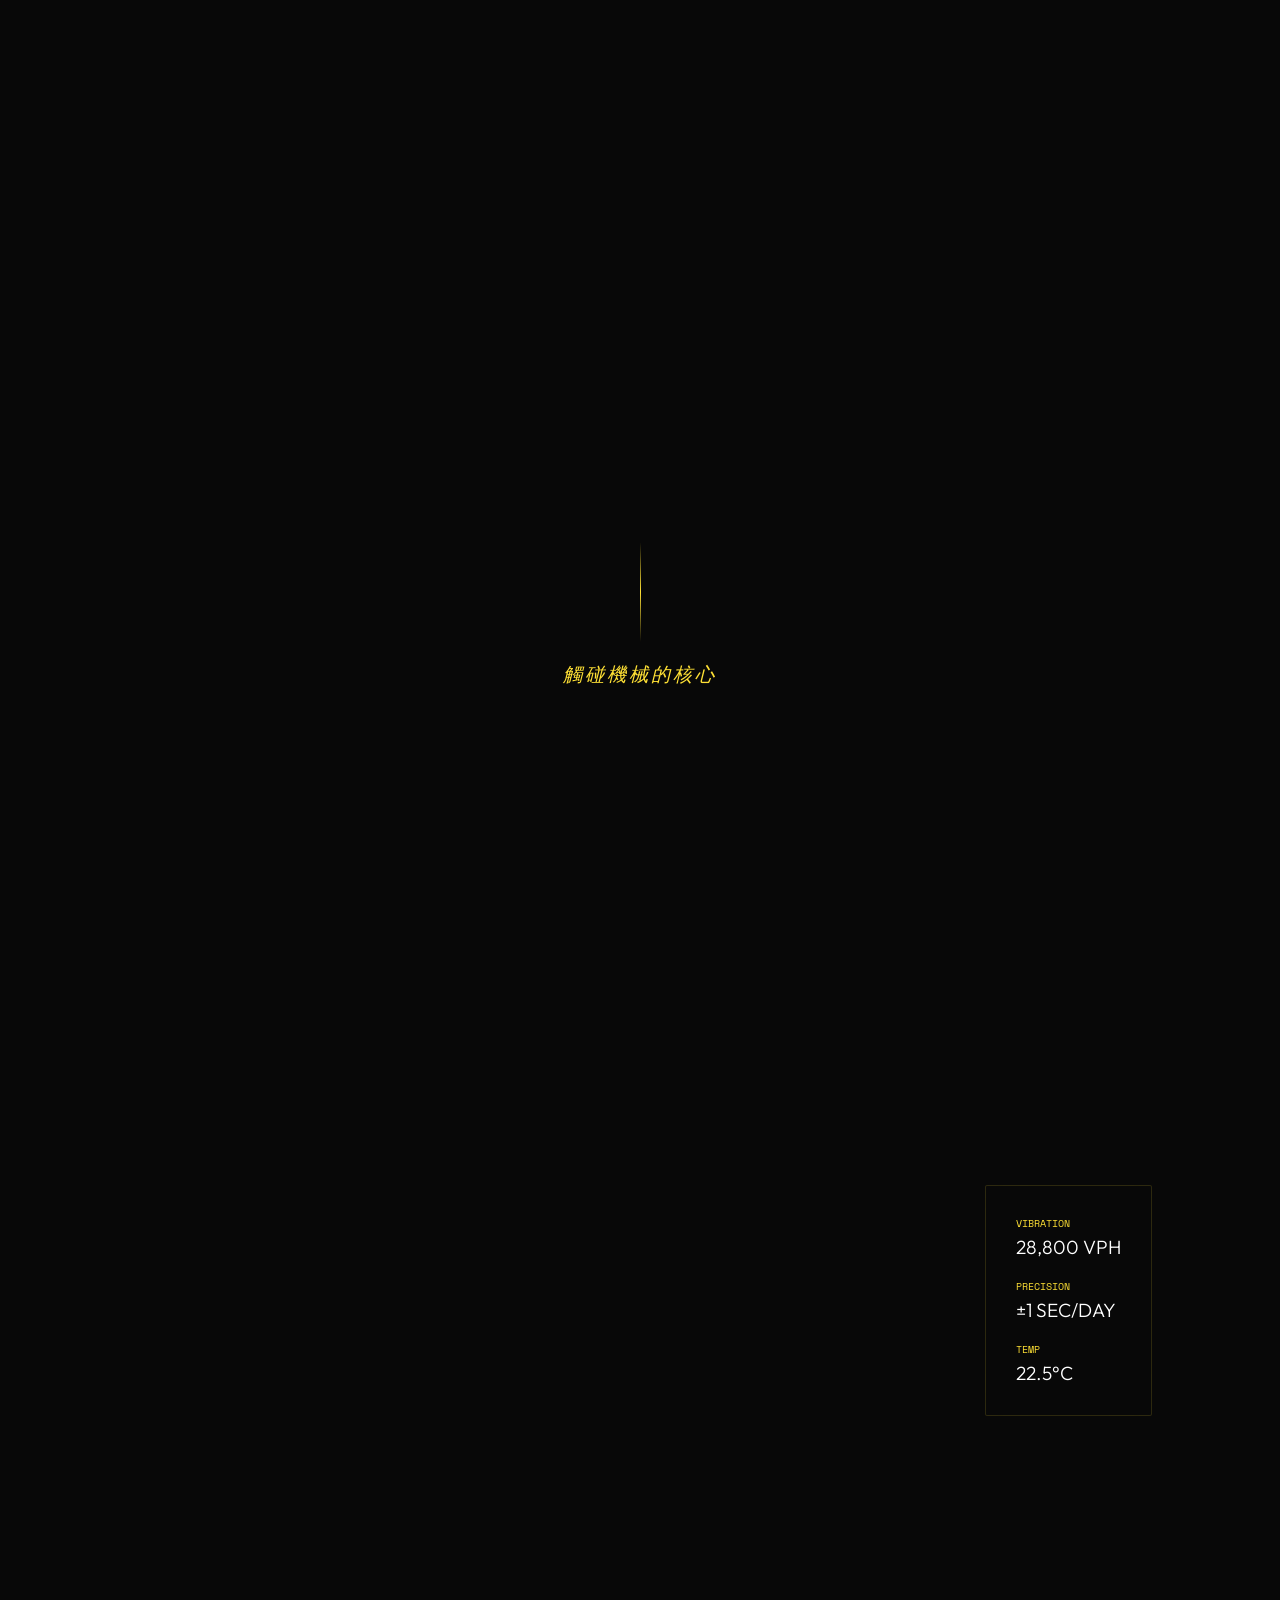
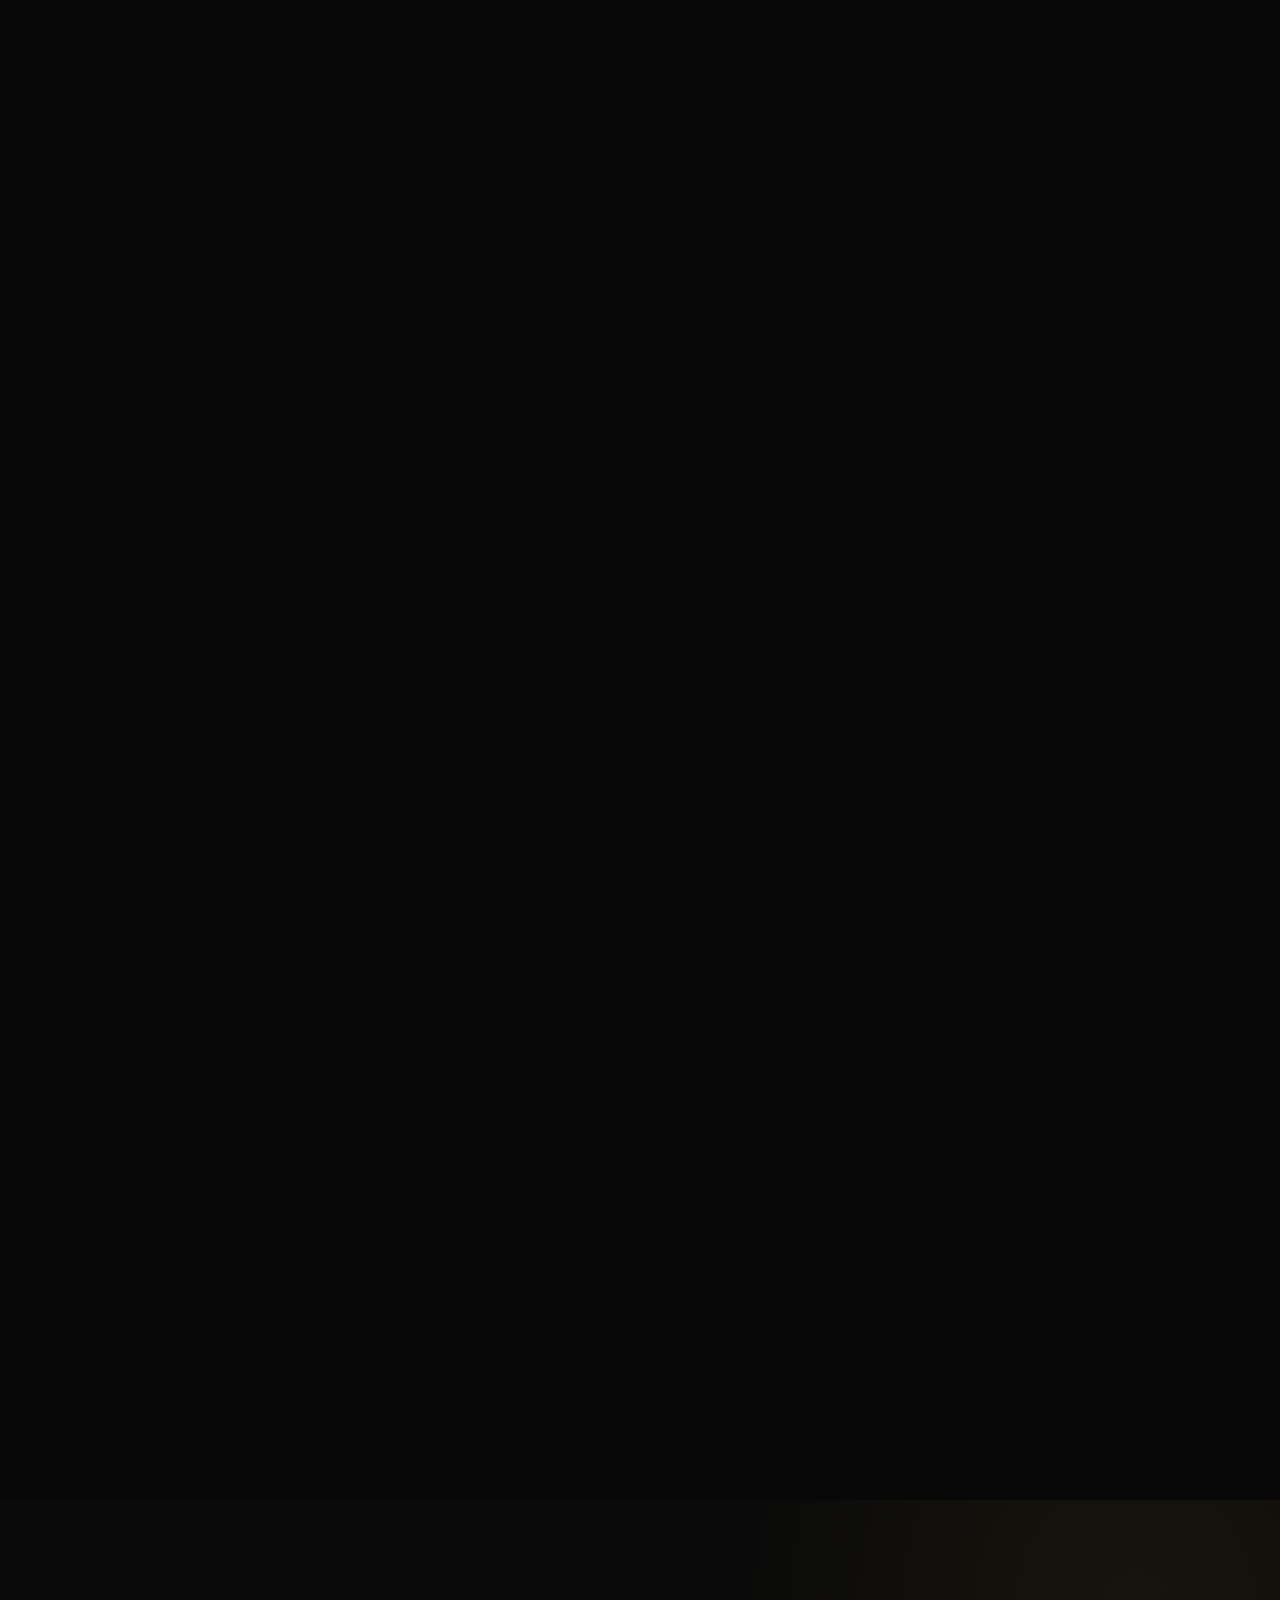
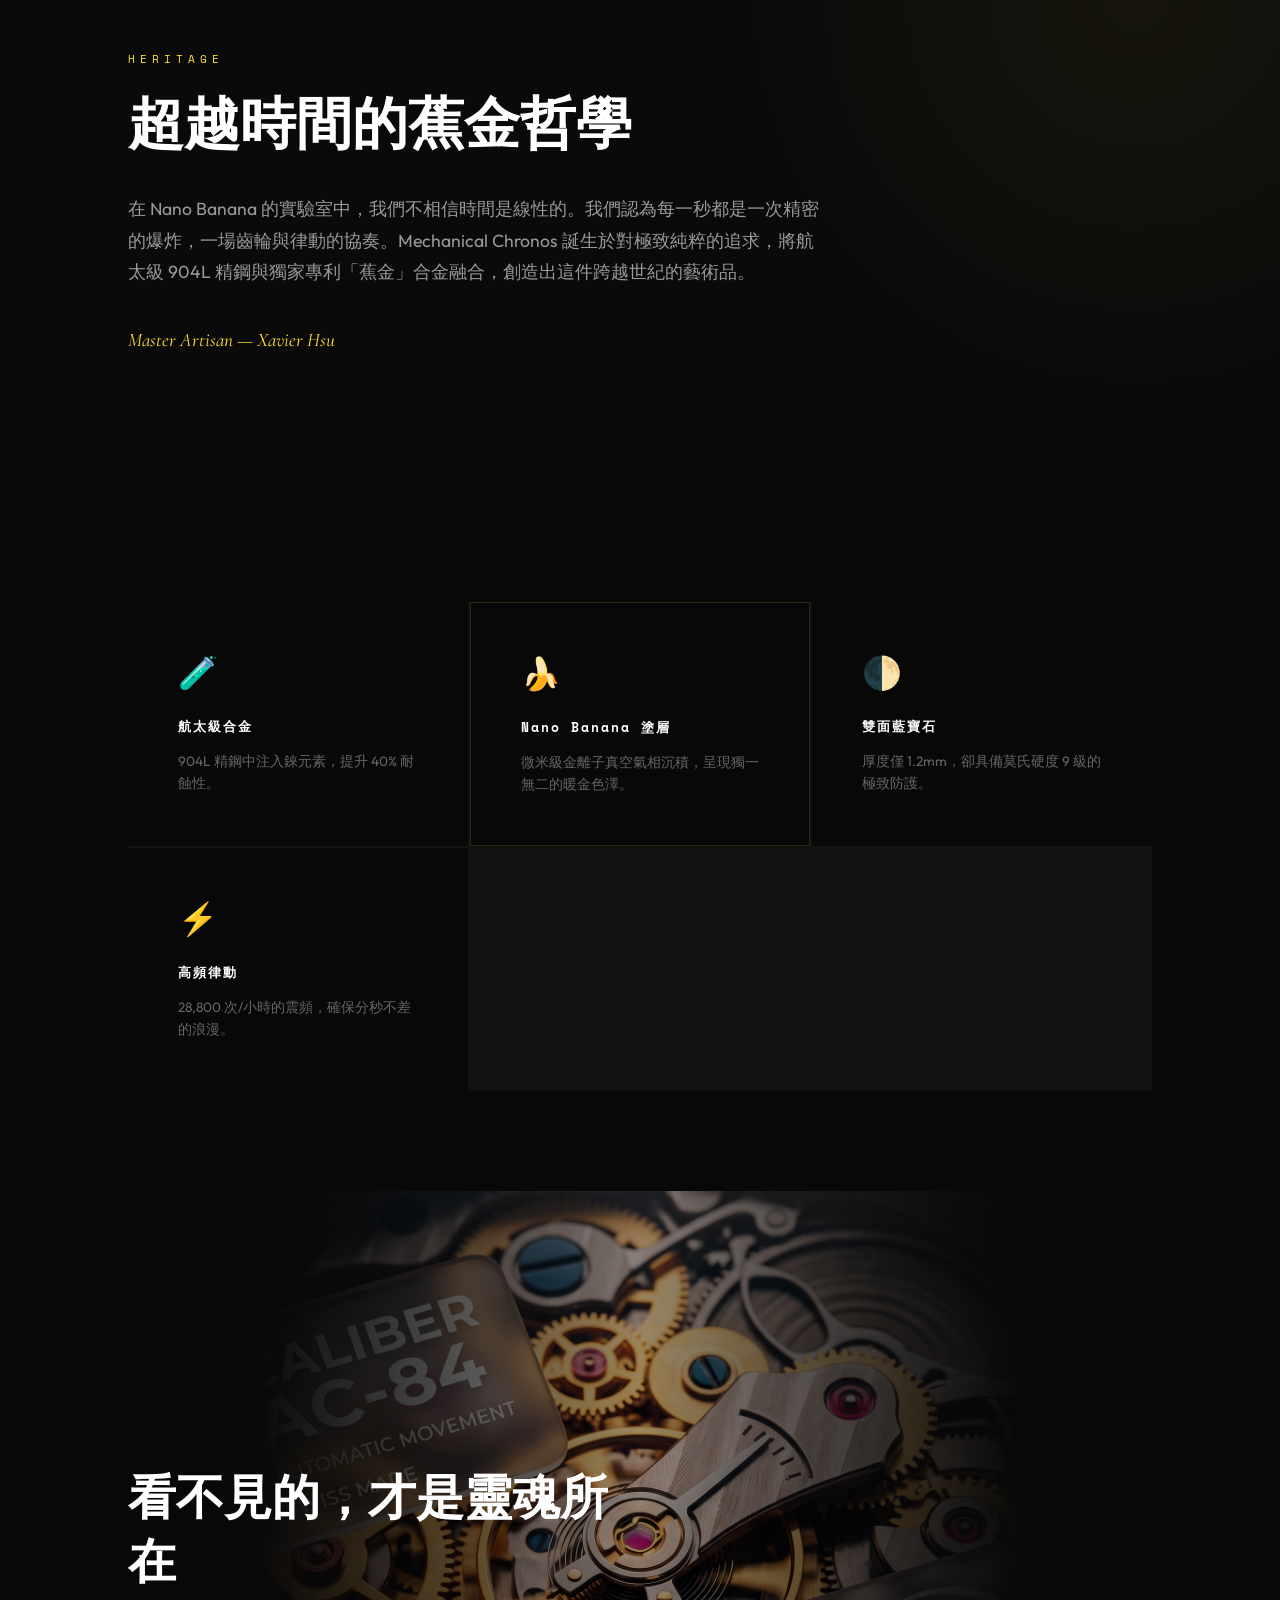
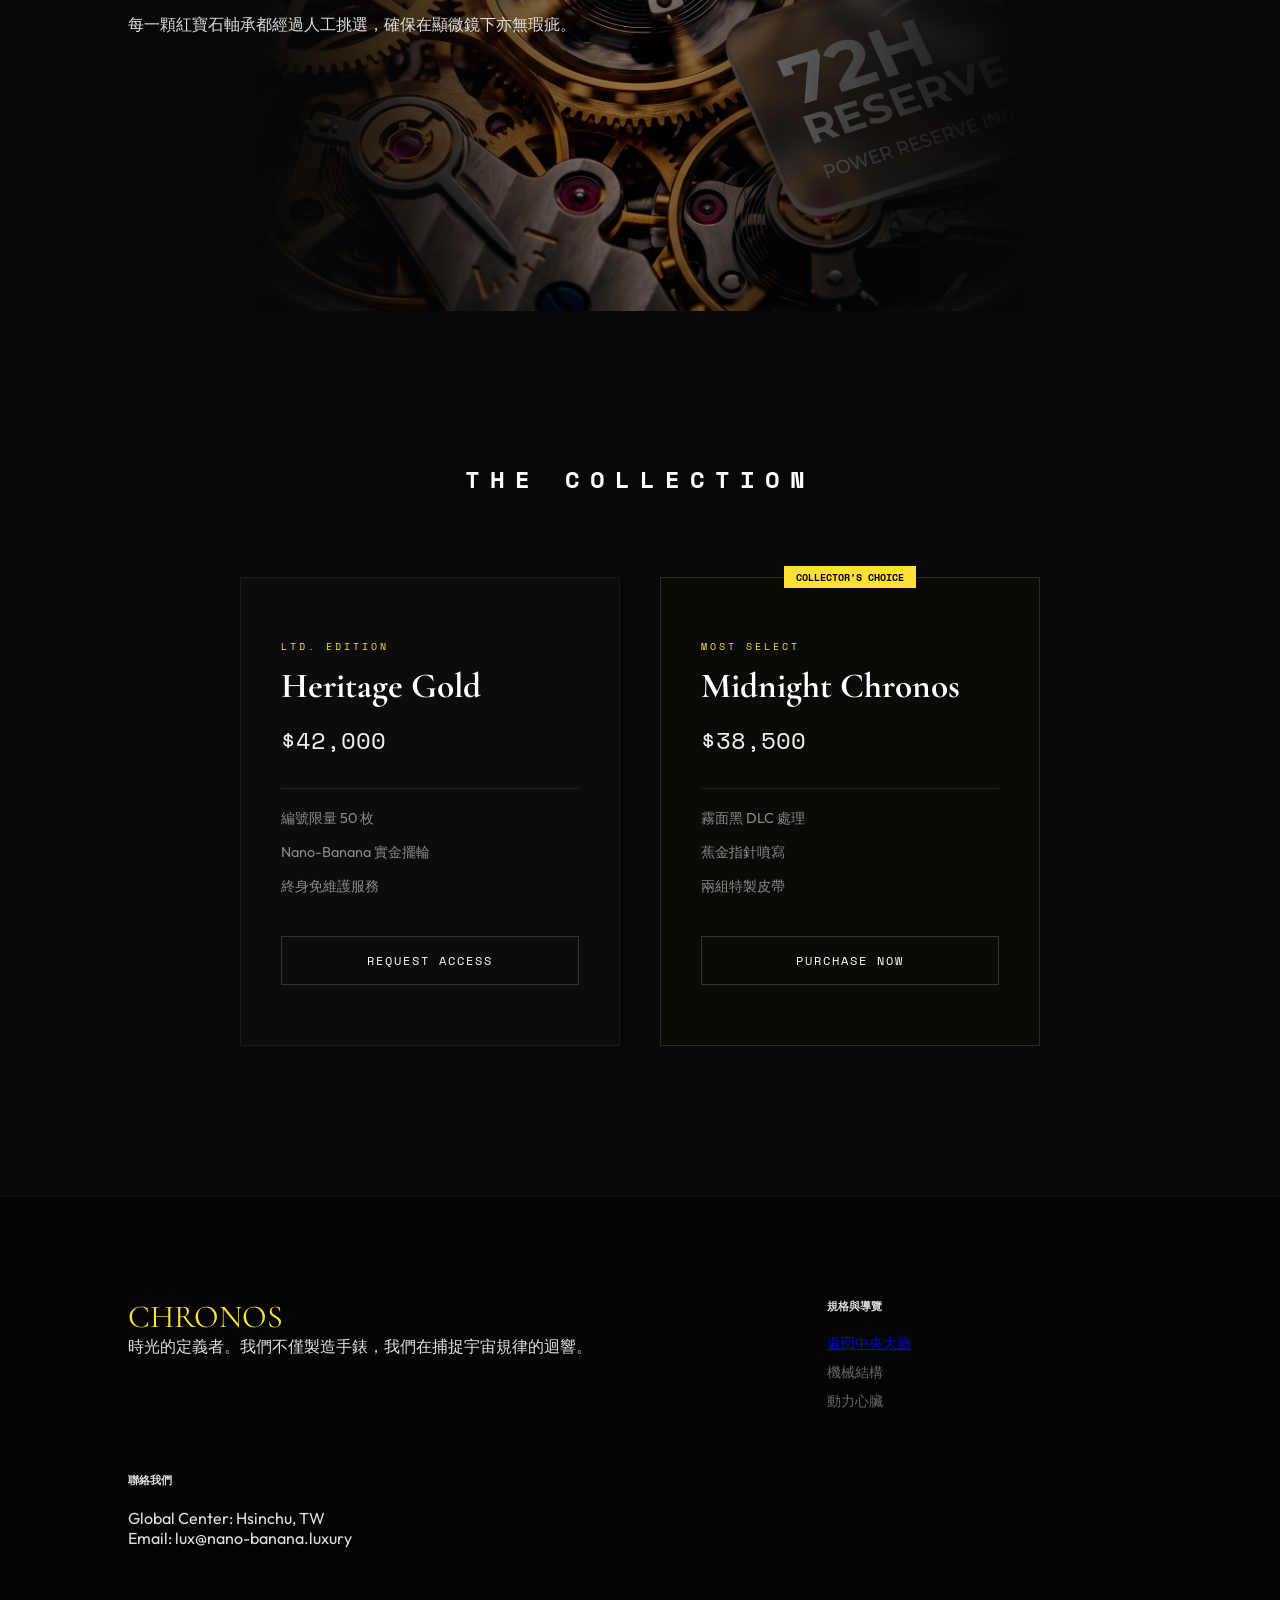
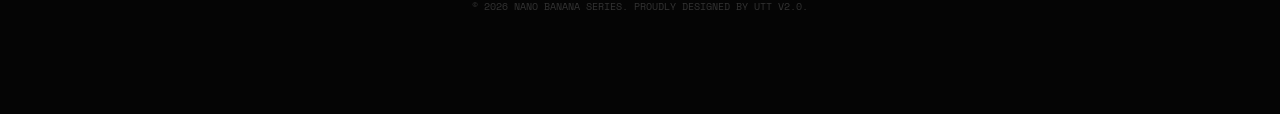
==== commit 7d99895a: "style: Optimize Act II video persistence and information flow" ====
--- a/MechanicalWatch/watch.html
+++ b/MechanicalWatch/watch.html
@@ -63,34 +63,36 @@
         <div class="divider-text">觸碰機械的核心</div>
     </div>
 
-    <!-- Act II: The Heartbeat (Tourbillon) -->
-    <section class="act" id="act2">
-        <div class="video-container" id="video-stage">
-            <video id="watch-video" muted loop playsinline poster="../nano_banana_watch_hero_1776250744263.png">
-                <source src="./assets/tourbillon_dance.mp4" type="video/mp4">
-            </video>
-            <div class="glass-overlay">
-                <div class="dashboard">
-                    <div class="stat">
-                        <label>VIBRATION</label>
-                        <span class="value">28,800 VPH</span>
+    <!-- Act II: The Heartbeat (Classical Romantic Mechanical Watch) -->
+    <section class="act act-sticky-video" id="act2">
+        <div class="sticky-wrapper">
+            <div class="video-container" id="video-stage">
+                <video id="watch-video" muted loop playsinline poster="../nano_banana_watch_hero_1776250744263.png">
+                    <source src="./assets/tourbillon_dance.mp4" type="video/mp4">
+                </video>
+                <div class="glass-overlay">
+                    <div class="dashboard">
+                        <div class="stat">
+                            <label>VIBRATION</label>
+                            <span class="value">28,800 VPH</span>
+                        </div>
+                        <div class="stat">
+                            <label>PRECISION</label>
+                            <span class="value">±1 SEC/DAY</span>
+                        </div>
+                        <div class="stat">
+                            <label>TEMP</label>
+                            <span class="value">22.5°C</span>
+                        </div>
                     </div>
-                    <div class="stat">
-                        <label>PRECISION</label>
-                        <span class="value">±1 SEC/DAY</span>
-                    </div>
-                    <div class="stat">
-                        <label>TEMP</label>
-                        <span class="value">22.5°C</span>
-                    </div>
-                </div>
-            </div>
-        </div>
-        <div class="content-overlay">
-            <div class="glass-card">
-                <span class="category">ACT II — 靈魂</span>
-                <h2>古典浪漫機械表：引力的反叛</h2>
-                <p>這不是簡單的計時工具，而是在方寸之間對抗萬有引力的壯舉。蕉金色的旋轉架每分鐘旋轉一圈，抵消方位誤差，確保每一秒的純粹。</p>
+                </div>
+            </div>
+            <div class="content-overlay">
+                <div class="glass-card">
+                    <span class="category">ACT II — 靈魂</span>
+                    <h2>古典浪漫機械表：引力的反叛</h2>
+                    <p>這不是簡單的計時工具，而是在方寸之間對抗萬有引力的壯舉。蕉金色的旋轉架每分鐘旋轉一圈，抵消方位誤差，確保每一秒的純粹。</p>
+                </div>
             </div>
         </div>
     </section>
--- a/MechanicalWatch/watch_style.css
+++ b/MechanicalWatch/watch_style.css
@@ -199,16 +199,25 @@
     letter-spacing: 3px;
 }
 
-/* --- Act II: Video & Dashboard --- */
-.video-container {
+.act-sticky-video {
+    height: 250vh; /* Increased height for longer scroll */
+}
+
+.sticky-wrapper {
     position: sticky;
     top: 0;
     height: 100vh;
     overflow: hidden;
 }
 
+.video-container {
+    position: absolute;
+    inset: 0;
+    width: 100%;
+    height: 100%;
+}
+
 video { width: 100%; height: 100%; object-fit: cover; }
-
 .glass-overlay {
     position: absolute;
     inset: 0;
@@ -217,6 +226,7 @@
     align-items: center;
     padding-right: 10%;
     pointer-events: none;
+    z-index: 2;
 }
 
 .dashboard {
@@ -246,16 +256,18 @@
 
 .content-overlay {
     position: relative;
-    padding: 0 10% 100px;
+    z-index: 10;
+    padding: 180vh 10% 80vh; /* Taller padding to ensure text scrolls long enough */
 }
 
 .glass-card {
     max-width: 500px;
-    background: rgba(20, 20, 20, 0.3);
-    backdrop-filter: blur(30px);
+    background: rgba(10, 10, 10, 0.6);
+    backdrop-filter: blur(40px);
+    -webkit-backdrop-filter: blur(40px);
     border: 1px solid var(--glass-border);
     padding: 50px;
-    margin-top: -100px;
+    margin-left: auto;
 }
 
 .category {
@@ -265,13 +277,6 @@
     letter-spacing: 3px;
     display: block;
     margin-bottom: 20px;
-}
-
-.glass-card h2 {
-    font-family: var(--font-display);
-    font-size: 2.5rem;
-    margin-bottom: 20px;
-    color: white;
 }
 
 /* --- Footer --- */
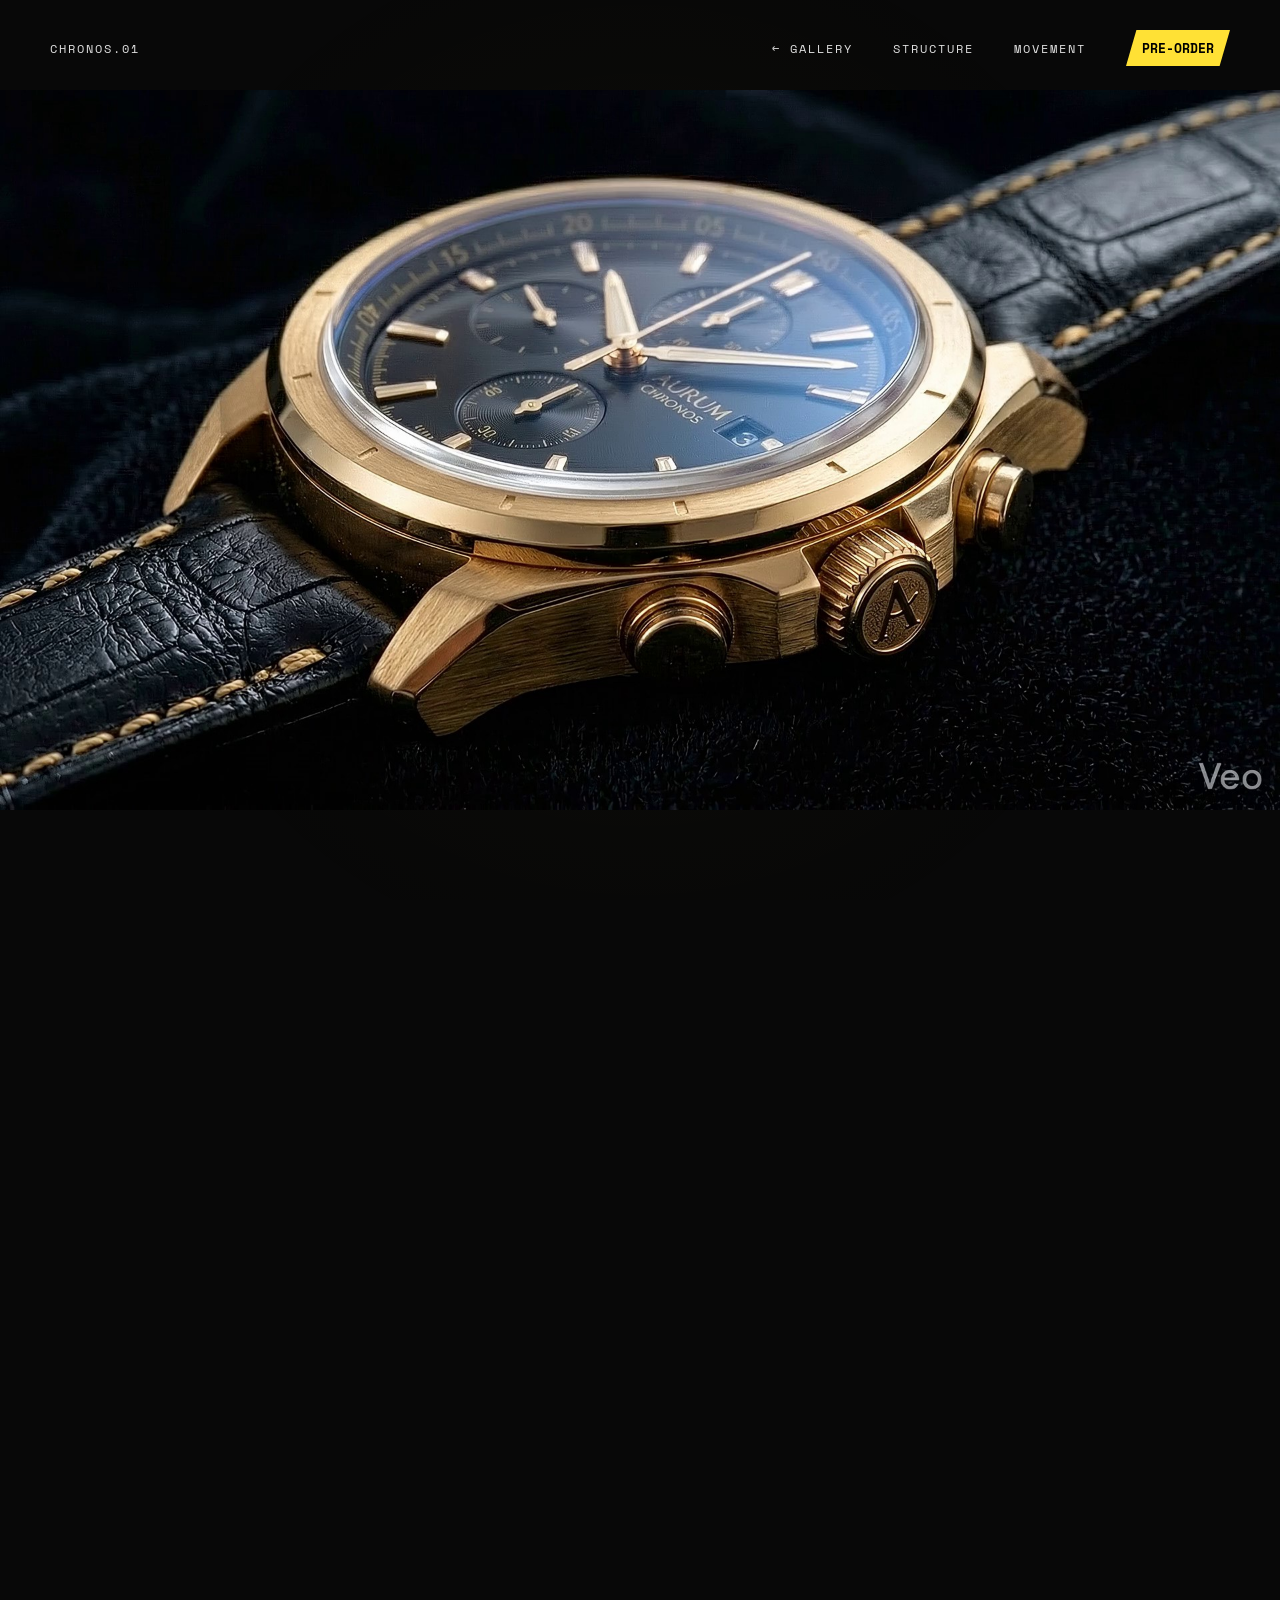
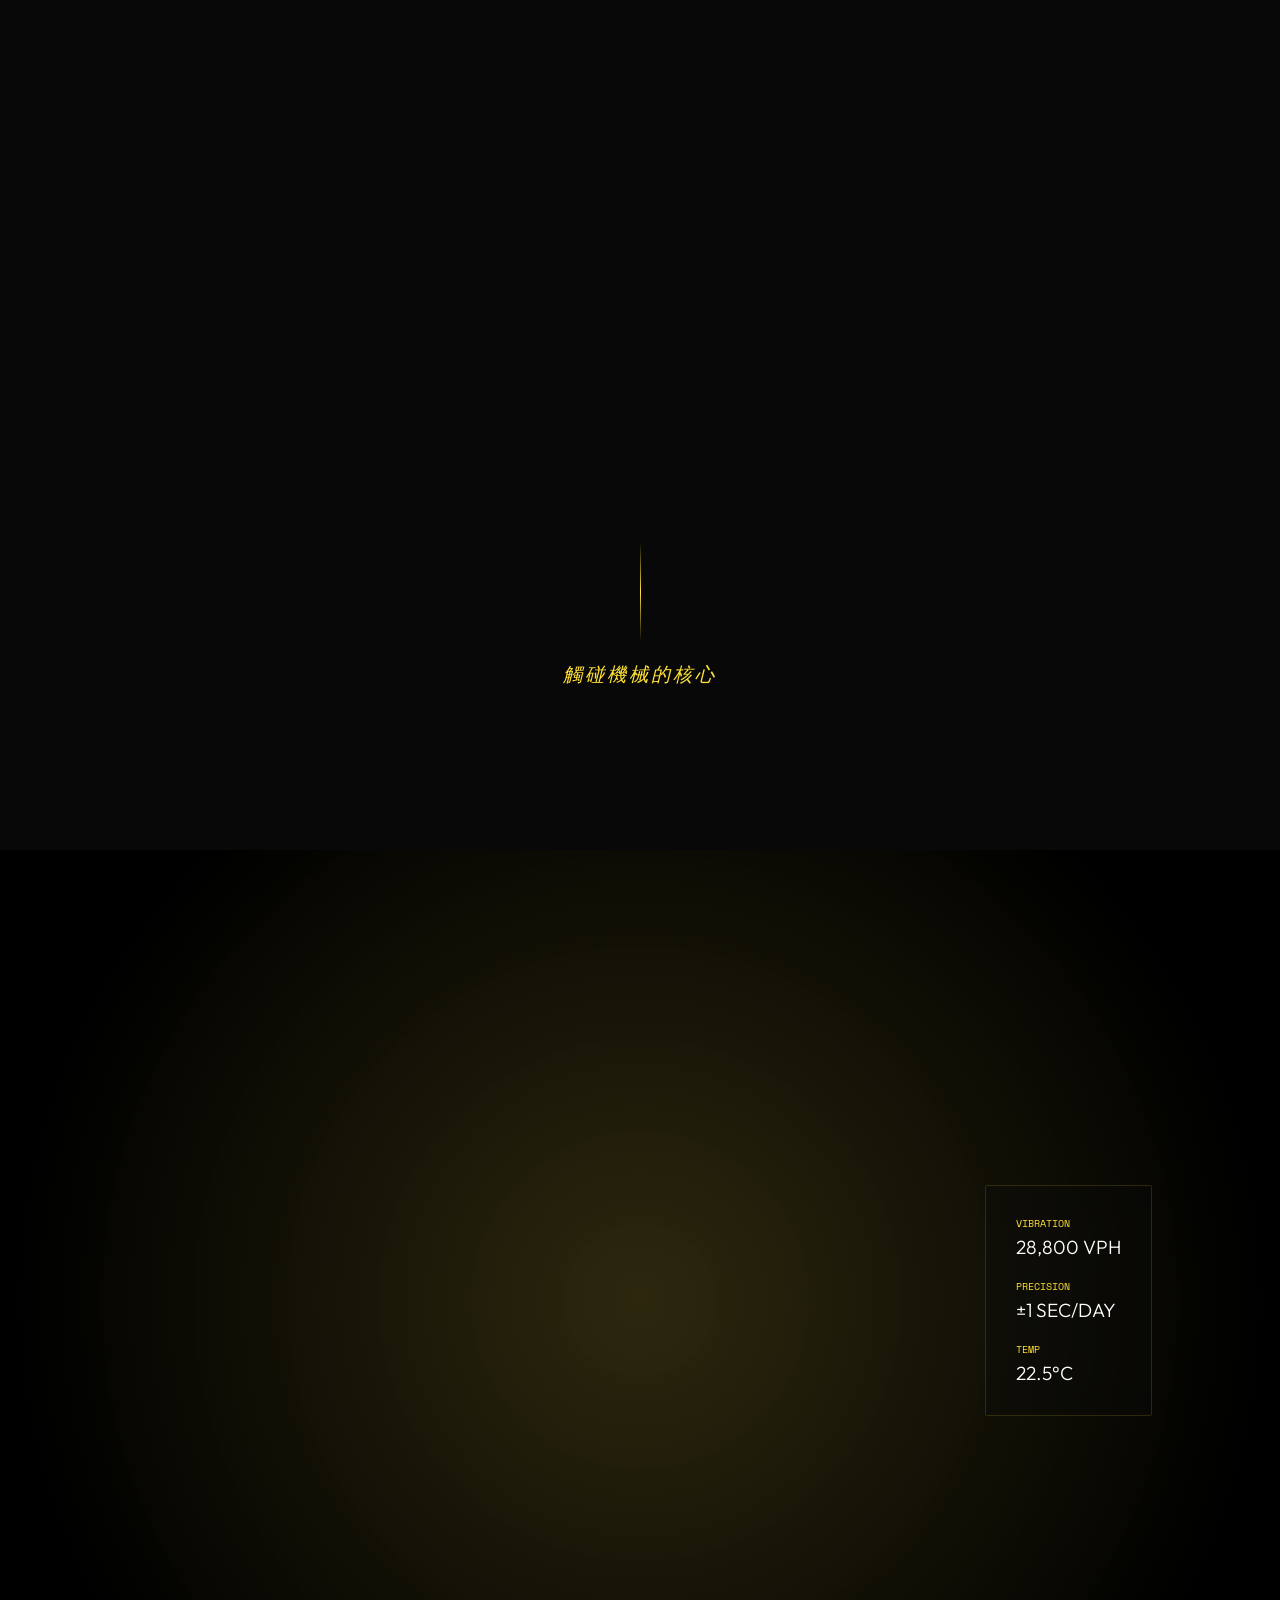
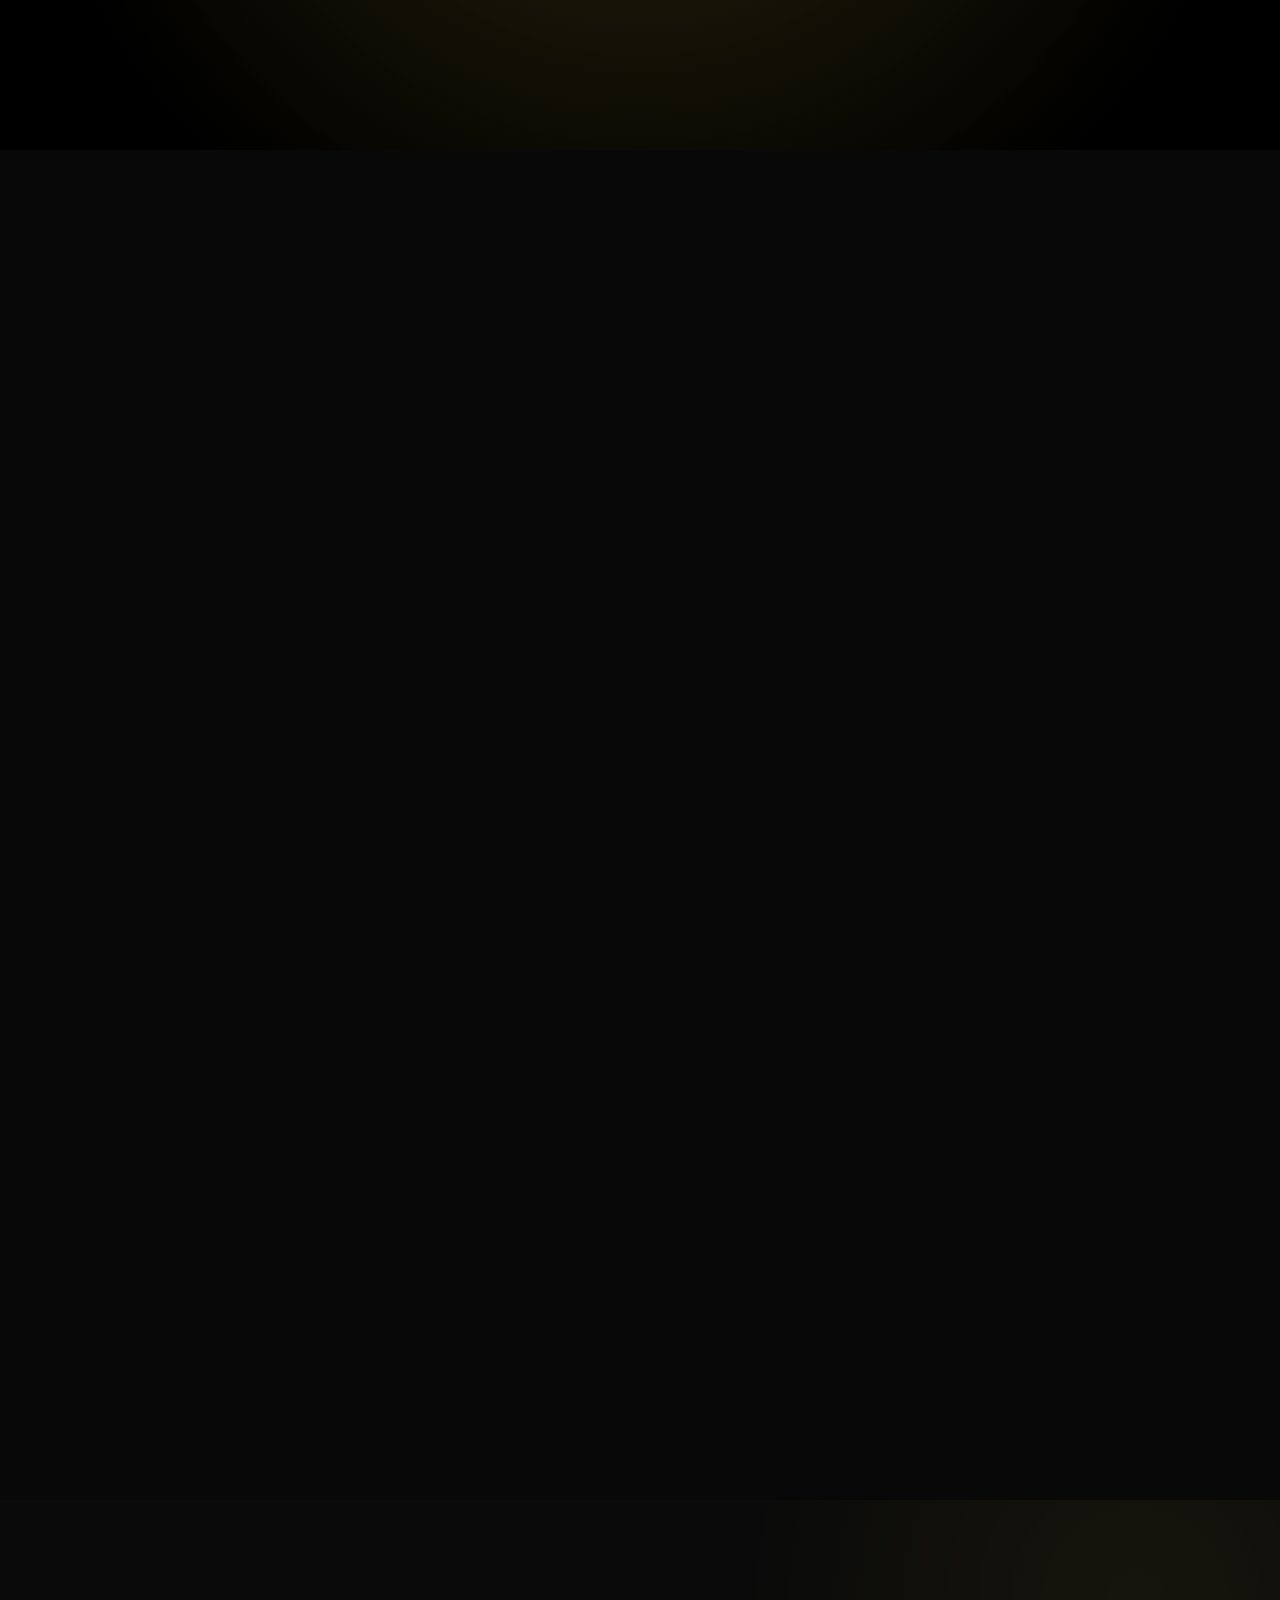
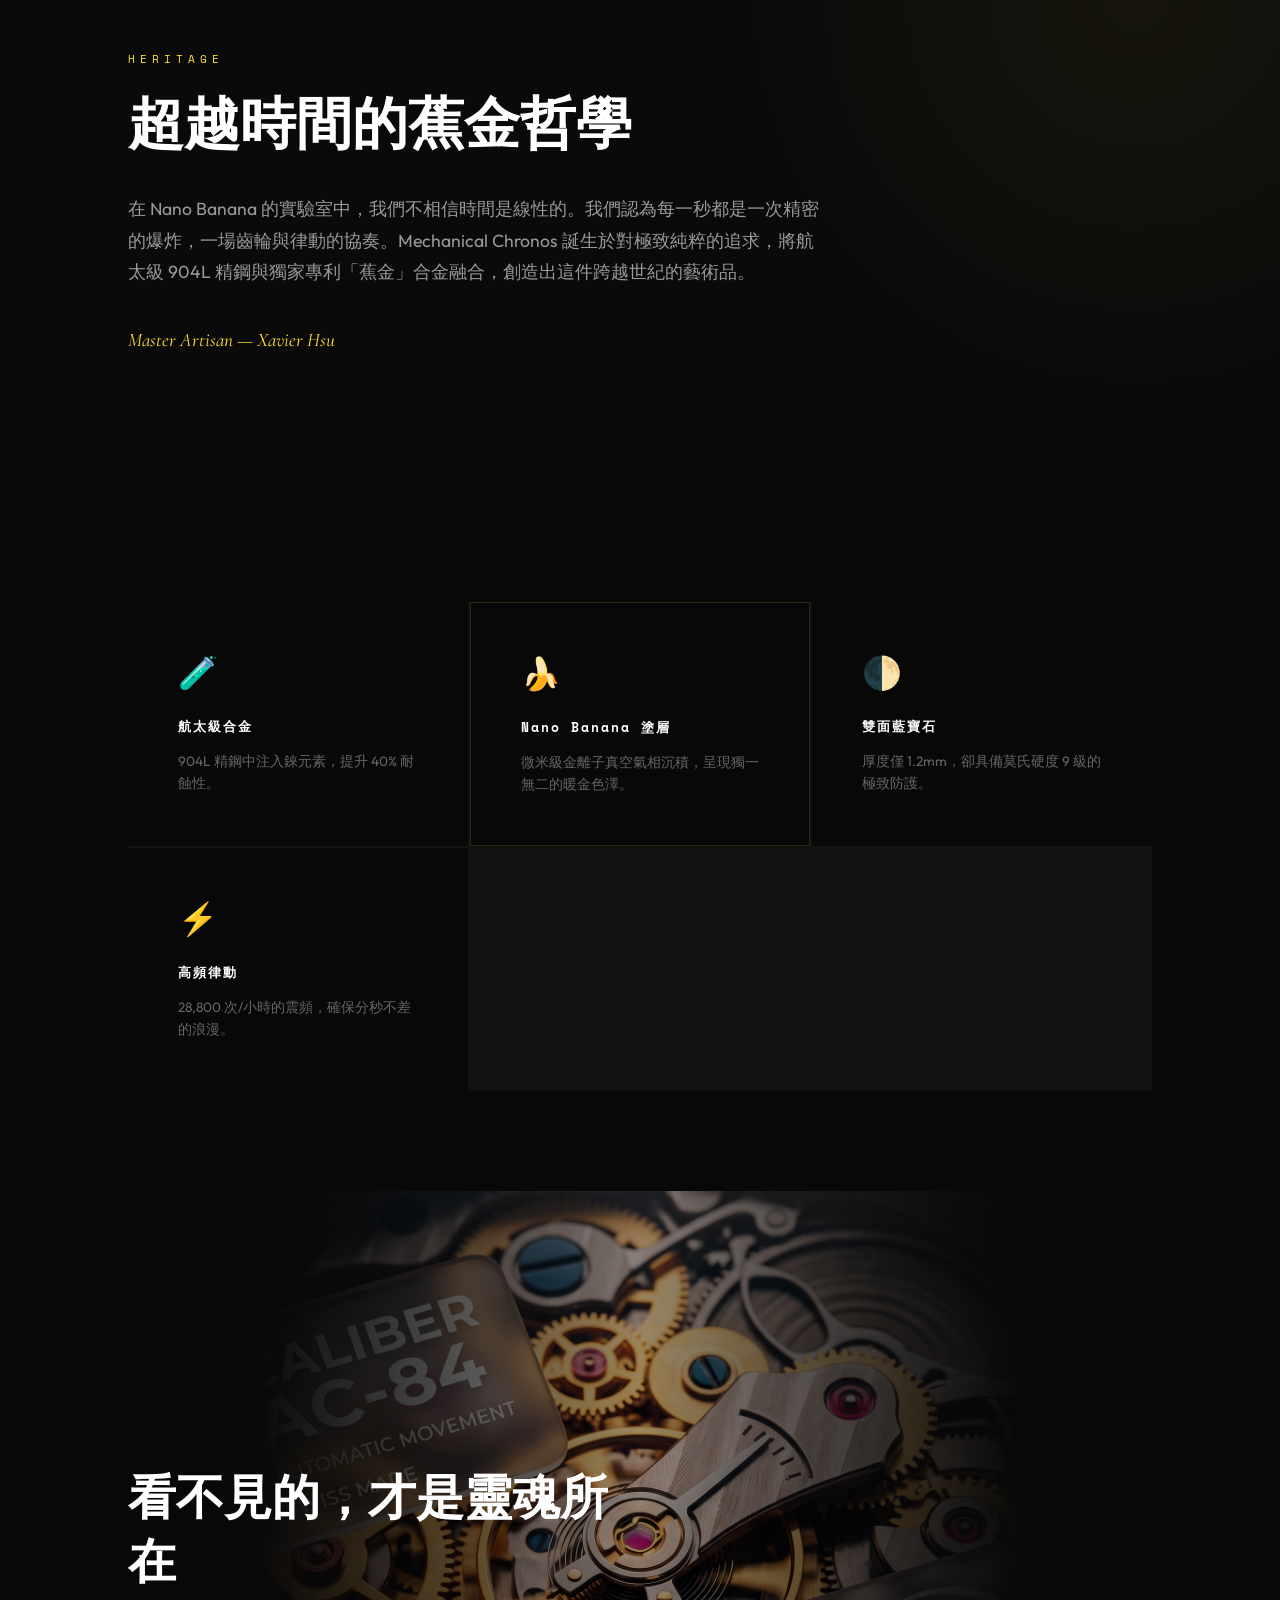
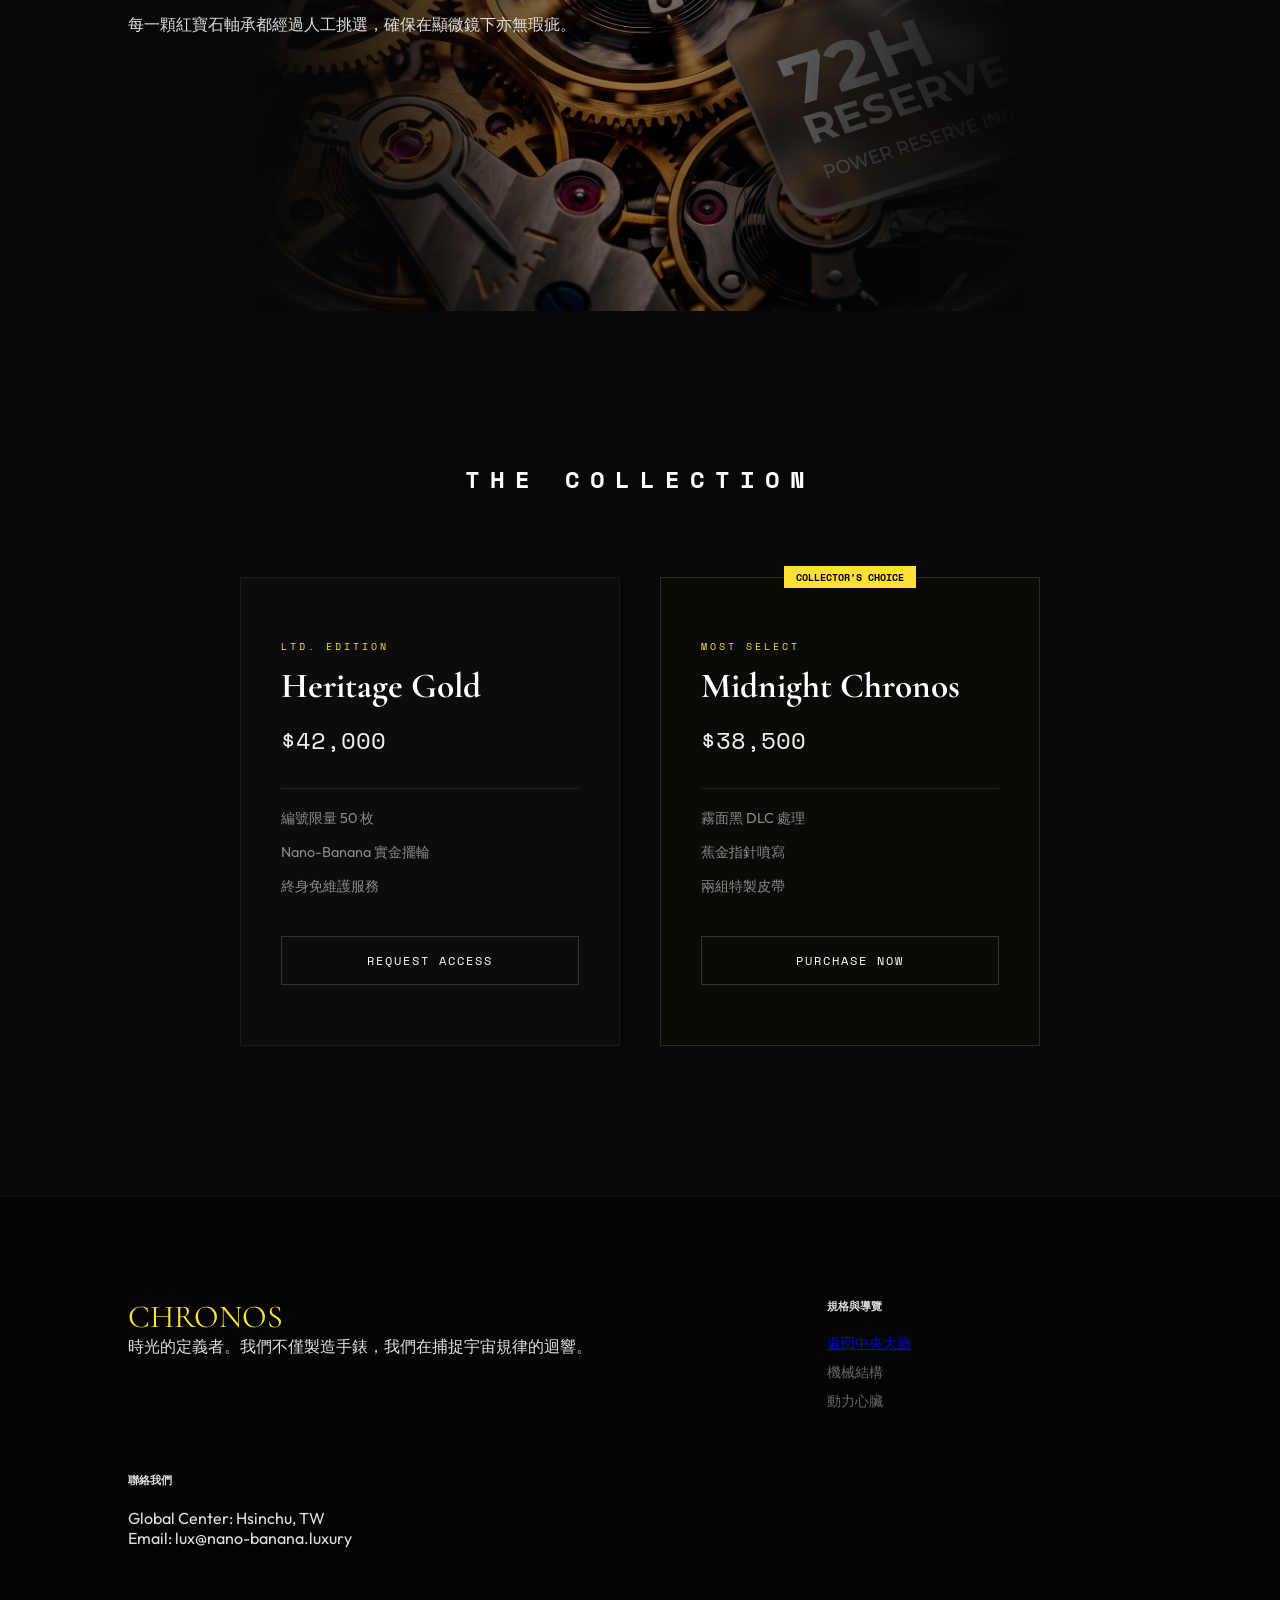
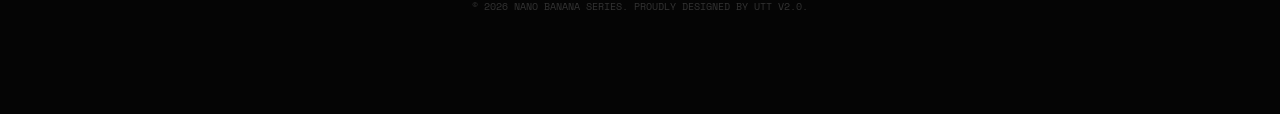
==== commit a039a22f: "fix: Restore video source and implement deep zoom for tourbillon focus" ====
--- a/MechanicalWatch/watch.html
+++ b/MechanicalWatch/watch.html
@@ -67,9 +67,11 @@
     <section class="act act-sticky-video" id="act2">
         <div class="sticky-wrapper">
             <div class="video-container" id="video-stage">
-                <video id="watch-video" muted loop playsinline poster="../nano_banana_watch_hero_1776250744263.png">
-                    <source src="./assets/tourbillon_dance.mp4" type="video/mp4">
-                </video>
+                <div class="video-zoom-wrapper">
+                    <video id="watch-video" muted loop playsinline poster="../nano_banana_watch_hero_1776250744263.png">
+                        <source src="./assets/WatchRun.mp4" type="video/mp4">
+                    </video>
+                </div>
                 <div class="glass-overlay">
                     <div class="dashboard">
                         <div class="stat">
--- a/MechanicalWatch/watch_style.css
+++ b/MechanicalWatch/watch_style.css
@@ -200,7 +200,7 @@
 }
 
 .act-sticky-video {
-    height: 250vh; /* Increased height for longer scroll */
+    height: 250vh;
 }
 
 .sticky-wrapper {
@@ -215,6 +215,28 @@
     inset: 0;
     width: 100%;
     height: 100%;
+}
+
+.video-zoom-wrapper {
+    width: 100%;
+    height: 100%;
+    overflow: hidden;
+    position: relative;
+    background: radial-gradient(circle at center, rgba(255, 225, 53, 0.15) 0%, black 80%);
+}
+
+#watch-video {
+    width: 100%;
+    height: 100%;
+    object-fit: cover;
+    transform: scale(2.5); /* Deep zoom for tourbillon focus */
+    filter: brightness(0.9) contrast(1.1);
+    animation: heartbeat-glow 6s infinite ease-in-out;
+}
+
+@keyframes heartbeat-glow {
+    0%, 100% { filter: brightness(0.8) contrast(1.1); }
+    50% { filter: brightness(1.2) contrast(1.3); }
 }
 
 video { width: 100%; height: 100%; object-fit: cover; }
